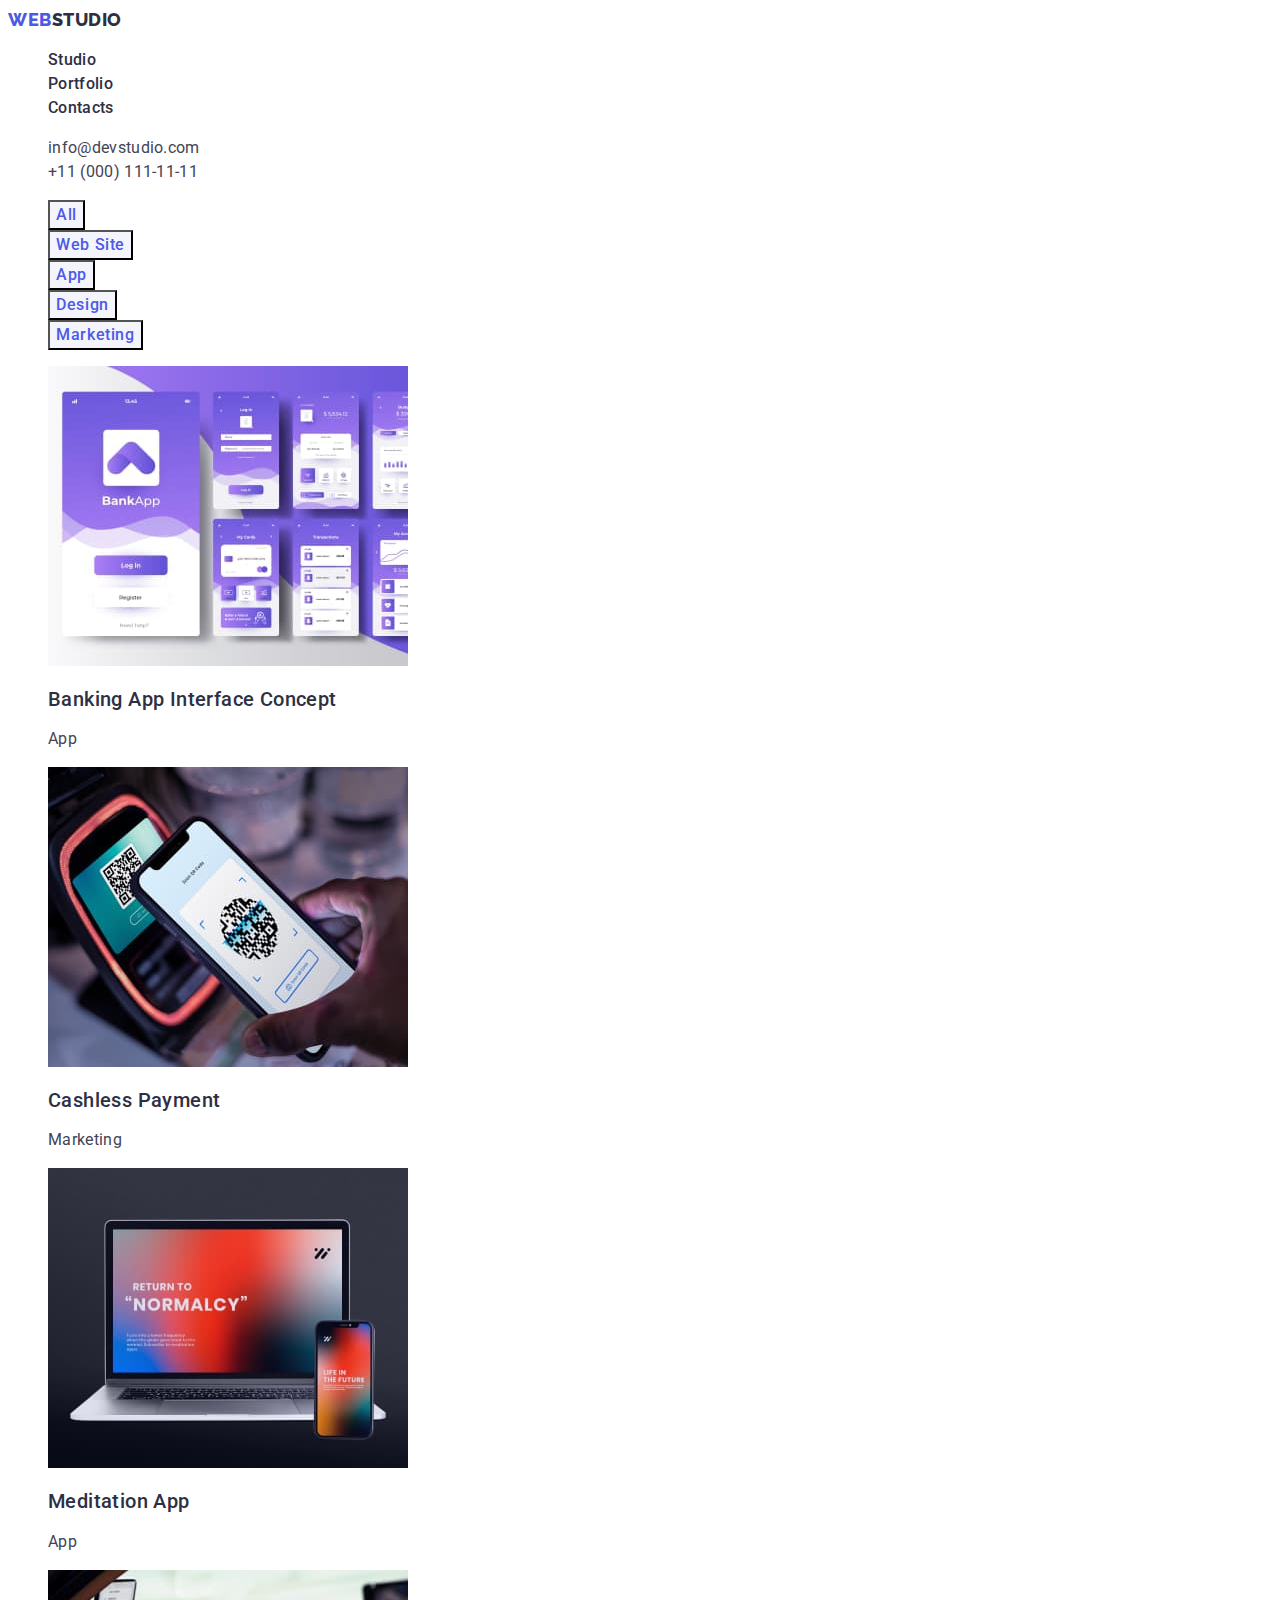
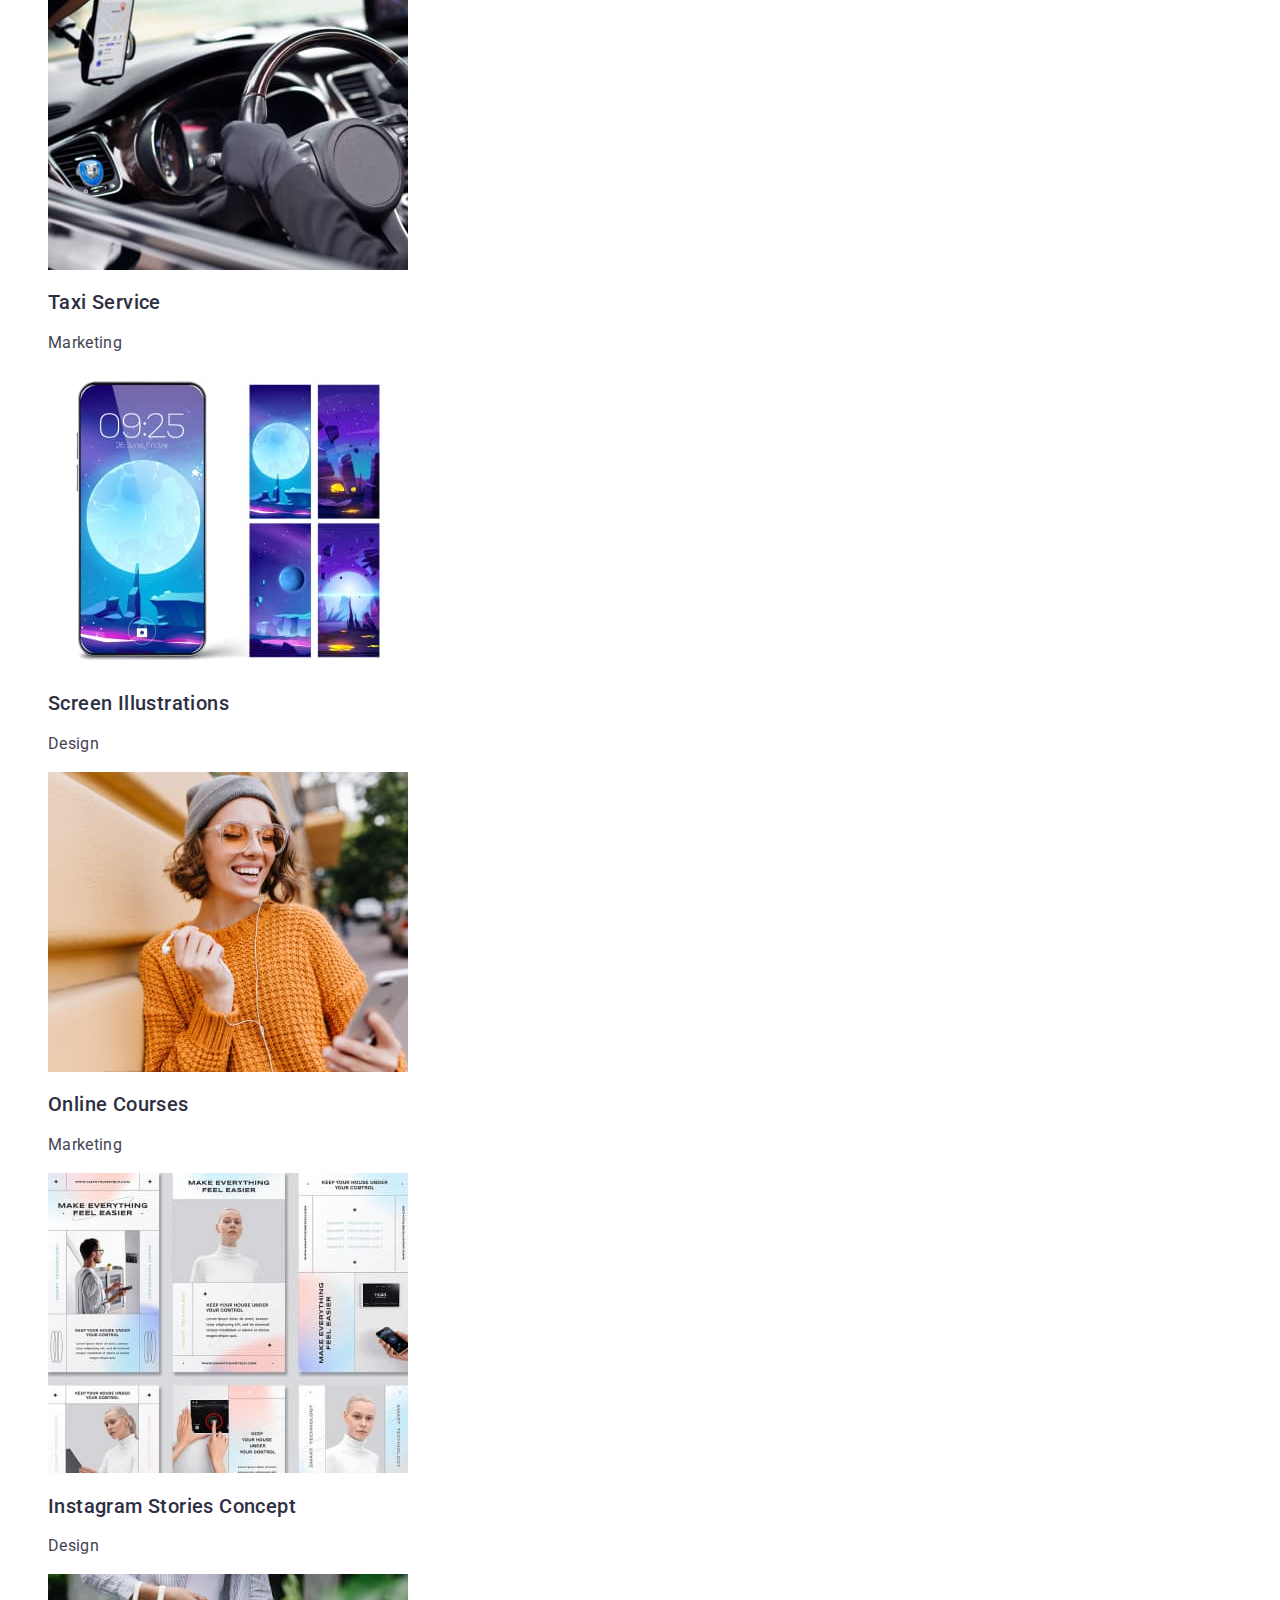
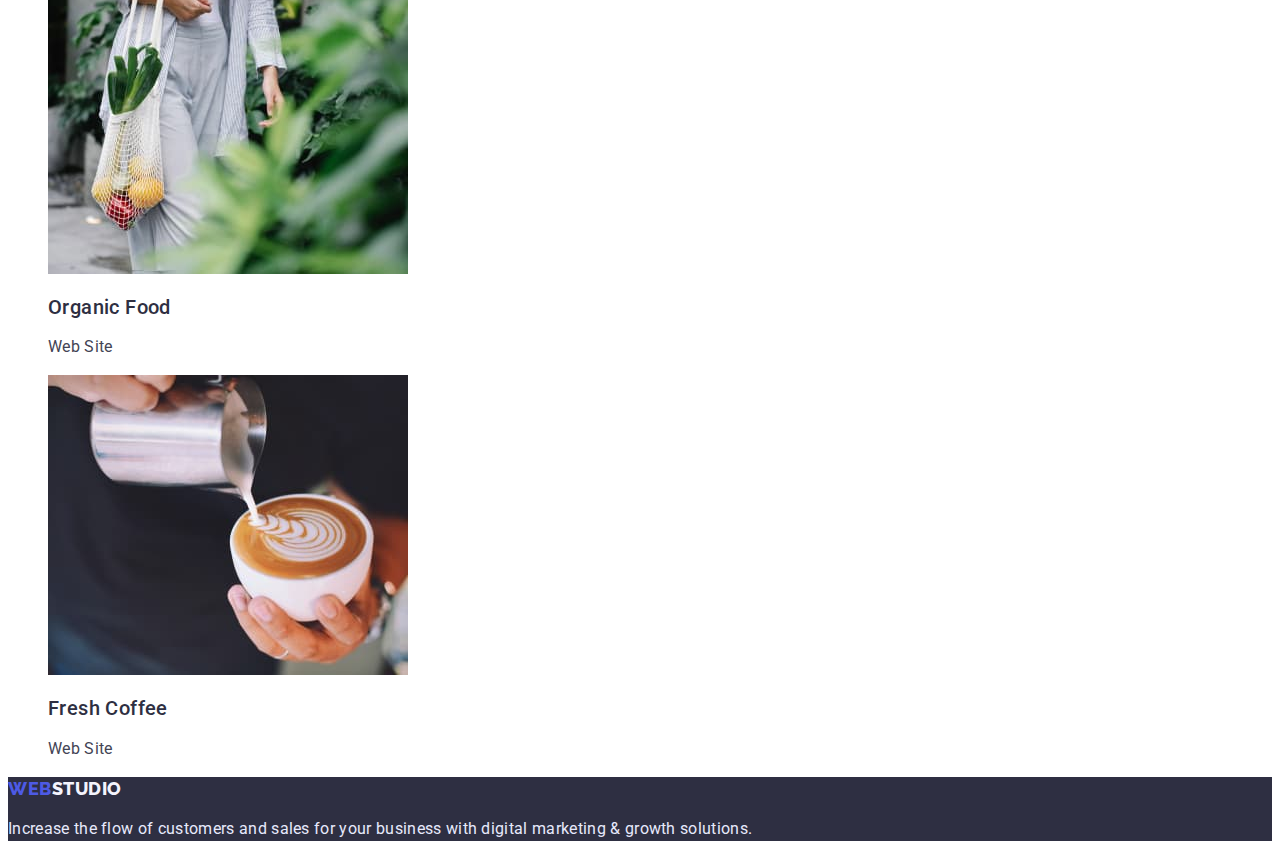
==== portfolio.html @ 4cf808f2 "Initial commit" ====
<!DOCTYPE html>
<html lang="en">
  <head>
    <meta charset="UTF-8" />
    <meta http-equiv="X-UA-Compatible" content="IE=edge" />
    <meta name="viewport" content="width=device-width, initial-scale=1.0" />
    <title>Portfolio</title>
    <link rel="preconnect" href="https://fonts.googleapis.com" />
    <link rel="preconnect" href="https://fonts.gstatic.com" crossorigin />
    <link
      href="https://fonts.googleapis.com/css2?family=Raleway:wght@800&family=Roboto:wght@400;500;700;900&display=swap"
      rel="stylesheet"
    />

    <link rel="stylesheet" href="./css/styles.css" />
  </head>

  <body class="body">
    <header class="header">
      <nav class="header-nav">
        <a class="logo link" href="./index.html"
          >Web<span class="header-logo">Studio</span></a
        >
        <ul class="header-list list">
          <li class="header-item">
            <a class="header-link link" href="./index.html">Studio</a>
          </li>
          <li class="header-item">
            <a class="header-link link" href="./portfolio.html">Portfolio</a>
          </li>
          <li class="header-item">
            <a class="header-link link" href="">Contacts</a>
          </li>
        </ul>
      </nav>
      <address class="adress">
        <ul class="address-list list">
          <li class="address-link">
            <a class="address-mail link" href="mailto:info@devstudio.com"
              >info@devstudio.com</a
            >
          </li>
          <li class="address-link">
            <a class="address-mail link" href="tel:+110001111111"
              >+11 (000) 111-11-11</a
            >
          </li>
        </ul>
      </address>
    </header>
    <main>
      <!-- секція 1 -->
      <section class="hero-none">
        <h1 hidden class="hidden">All buttos</h1>
        <ul class="hero-list list">
          <li class="hero-btn">
            <button class="hero-btn-list btn" type="button">All</button>
          </li>
          <li class="hero-btn">
            <button class="hero-btn-list btn" type="button">Web Site</button>
          </li>
          <li class="hero-btn">
            <button class="hero-btn-list btn" type="button">App</button>
          </li>
          <li class="hero-btn">
            <button class="hero-btn-list btn" type="button">Design</button>
          </li>
          <li class="hero-btn">
            <button class="hero-btn-list btn" type="button">Marketing</button>
          </li>
        </ul>
        <!-- 2 -->
        <ul class="about-list list">
          <li>
            <a class="link" href=""
              ><img
                src="./images/img-19.jpg"
                alt="apps"
                width="360"
                height="300"
              />
              <h2 class="title-about">Banking App Interface Concept</h2>
              <p class="title-text">App</p></a
            >
          </li>
          <li>
            <a class="link" href=""
              ><img
                src="./images/img-11.jpg"
                alt="apps"
                width="360"
                height="300"
              />
              <h2 class="title-about">Cashless Payment</h2>
              <p class="title-text">Marketing</p></a
            >
          </li>
          <li>
            <a class="link" href=""
              ><img
                src="./images/img-12.jpg"
                alt="apps"
                width="360"
                height="300"
              />
              <h2 class="title-about">Meditation App</h2>
              <p class="title-text">App</p></a
            >
          </li>

          <!-- 3 -->

          <li>
            <a class="link" href="">
              <img
                src="./images/img-13.jpg"
                alt="marketing"
                width="360"
                height="300"
              />
              <h2 class="title-about">Taxi Service</h2>
              <p class="title-text">Marketing</p></a
            >
          </li>
          <li>
            <a class="link" href="">
              <img
                src="./images/img-14.jpg"
                alt="marketing"
                width="360"
                height="300"
              />
              <h2 class="title-about">Screen Illustrations</h2>
              <p class="title-text">Design</p></a
            >
          </li>
          <li>
            <a class="link" href=""
              ><img
                src="./images/img-15.jpg"
                alt="marketing"
                width="360"
                height="300"
              />
              <h2 class="title-about">Online Courses</h2>
              <p class="title-text">Marketing</p></a
            >
          </li>

          <!-- 4 -->

          <li>
            <a class="link" href=""
              ><img
                src="./images/img-16.jpg"
                alt="sites"
                width="360"
                height="300"
              />
              <h2 class="title-about">Instagram Stories Concept</h2>
              <p class="title-text">Design</p></a
            >
          </li>
          <li>
            <a class="link" href=""
              ><img
                src="./images/img-17.jpg"
                alt="sites"
                width="360"
                height="300"
              />
              <h2 class="title-about">Organic Food</h2>
              <p class="title-text">Web Site</p></a
            >
          </li>
          <li>
            <a class="link" href=""
              ><img
                src="./images/img-18.jpg"
                alt="sites"
                width="360"
                height="300"
              />
              <h2 class="title-about">Fresh Coffee</h2>
              <p class="title-text">Web Site</p></a
            >
          </li>
        </ul>
      </section>
    </main>
    <!-- footer -->
    <footer class="footer">
      <a class="logo link" href="./index.html"
        >Web<span class="footer-logo">Studio</span></a
      >

      <p class="footer-text">
        Increase the flow of customers and sales for your business with digital
        marketing & growth solutions.
      </p>
    </footer>
  </body>
</html>
---- css/styles.css ----
body {
    font-family: 'Roboto', sans-serif;
    color: #434455
}
:root {
        --main-title-color: #ffffff ;
        --second-title-color: #2E2F42;
        --paragraph-title-font-family: 'Roboto',
        sans-serif;
        --adres-title-color: #434455;
        
}



/* логотип ----------------------------------------------------------*/
.link {
        text-decoration: none;
}


.logo {
        font-style: normal;
        font-weight: 800;
        font-family: 'Raleway', sans-serif;
        font-size: 18px;
        line-height: 1.17;
        display: flex;
        align-items: center;
        letter-spacing: 0.03em;
        text-transform: uppercase;
        color: #4D5AE5;
}


.header-logo {
        font-style: normal;
        font-weight: 800;
        font-family: 'Raleway', sans-serif;
        font-size: 18px;
        line-height: 1.33;
        display: flex;
        align-items: center;
        letter-spacing: 0.03em;
        text-transform: uppercase;
        color: #2E2F42;
}
/* адреса------------------------------------------------------------- */



.link {
        text-decoration: none;

}

.list {
        list-style: none;
}

.header-link {
        font-weight: 500;
        font-size: 16px;
        line-height: 1.5;
        letter-spacing: 0.02em;
        color: #2E2F42;
}
.link:is(:hover, :focus, :active) {
        color: #404bbf
}

.adress {
        font-style: normal;
}

.address-mail {
        font-family: var(--paragraph-title-font-family);
        font-weight: 400;
        font-size: 16px;
        line-height: 1.5;
        letter-spacing: 0.02em;
        color: var(--adres-title-color);
}
    
.address-tel {
        
        font-family: var(--paragraph-title-font-family);
        font-weight: 400;
        font-size: 16px;
        line-height: 1.5;
        letter-spacing: 0.02em;
        color: var(--adres-title-color);
}


/* секція 1 ---------------------------------------------------*/
.title {
        font-style: normal;
        font-weight: 700;
        font-size: 56px;
        line-height: 1.07;
        text-align: center;
        letter-spacing: 0.02em;
        color: #FFFFFF;
        
}

/* кнопки ---------------------------------------------*/
.hero-button{
        font-family: var(--paragraph-title-font-family);
        font-style: normal;
        font-weight: 500;
        font-size: 16px;
        line-height: 1.5;
        display: flex;
        align-items: center;
        letter-spacing: 0.04em;
        color: #FFFFFF;
        background: #4D5AE5;
        box-shadow: 0px 4px 4px rgba(0, 0, 0, 0.15);
        border-radius: 4px;
        cursor: pointer
}
.button:is(:hover, :focus, :active) {
        color: #FFFFFF;
        background: #404BBF;
}

.hero-btn-list {
        font-family: var(--paragraph-title-font-family);
        font-style: normal;
        font-weight: 500;
        font-size: 16px;
        line-height: 1.5;
        display: flex;
        align-items: center;
        text-align: center;
        letter-spacing: 0.04em;
        color: #4D5AE5;
        background: #F4F4FD;
        cursor: pointer

}


.btn:hover {
        color: #FFFFFF;
        background: #404BBF;
}

.btn:focus {
        color:#FFFFFF;
        background: #404BBF;
}
.btn:active {
        color: #FFFFFF;
}



/* hero -------------------------------------------*/


.hero {
background: var(--second-title-color);
}



/* секція  2 ----------------------------------------------------*/


.title-about {
        font-style: normal;
        font-weight: 500;
        font-size: 20px;
        line-height: 1.2;
        letter-spacing: 0.02em;
        color: var(--second-title-color);
}

.title-text {
        
        font-size: 16px;
        line-height: 1.5;
        letter-spacing: 0.02em;
        color: var(--adres-title-color);
}


/* секція  3 ----------------------------------------------------------*/
.list {
        list-style: none;
}
.programs-title {
        font-style: normal;
        font-weight: 700;
        font-size: 36px;
        line-height: 1.11;
        text-align: center;
        letter-spacing: 0.02em;
        text-transform: capitalize;
        color: #2E2F42;
}
/* секція  4 ----------------------------------------------------*/
.team {
        background: #F4F4FD;
}
.team-list {
        background: #FFFFFF;
                
}

.team-title {
        font-style: normal;
        font-weight: 700;
        font-size: 36px;
        line-height: 1.11;
        text-align: center;
        letter-spacing: 0.02em;
        text-transform: capitalize;
        color: #2E2F42;
}



.team-title-link {
        font-style: normal;
        font-weight: 500;
        font-size: 20px;
        line-height: 1.2;
        text-align: center;
        letter-spacing: 0.02em;
        color: #2E2F42;
}

.team-text {
        
        font-size: 16px;
        line-height: 1.5;
        text-align: center;
        letter-spacing: 0.02em;
        color: var(--adres-title-color);
}


/* футер -----------------------------------------------------------*/

.logo {
        font-style: normal;
        font-weight: 800;
        font-family: 'Raleway', sans-serif;
        font-size: 18px;
        line-height: 1.17;
        display: flex;
        align-items: center;
        letter-spacing: 0.03em;
        text-transform: uppercase;
        color: #4D5AE5;
}


.footer-logo {
        font-style: normal;
        font-weight: 800;
        font-family: 'Raleway', sans-serif;
        font-size: 18px;
        line-height: 1.33;
        display: flex;
        align-items: center;
        letter-spacing: 0.03em;
        text-transform: uppercase;
        color: #f4f4fd;
}

.footer-text {
        
        font-size: 16px;
        line-height: 1.5;
        letter-spacing: 0.02em;
        color: #E7E9FC;
        
}
.footer {
background: var(--second-title-color);
}
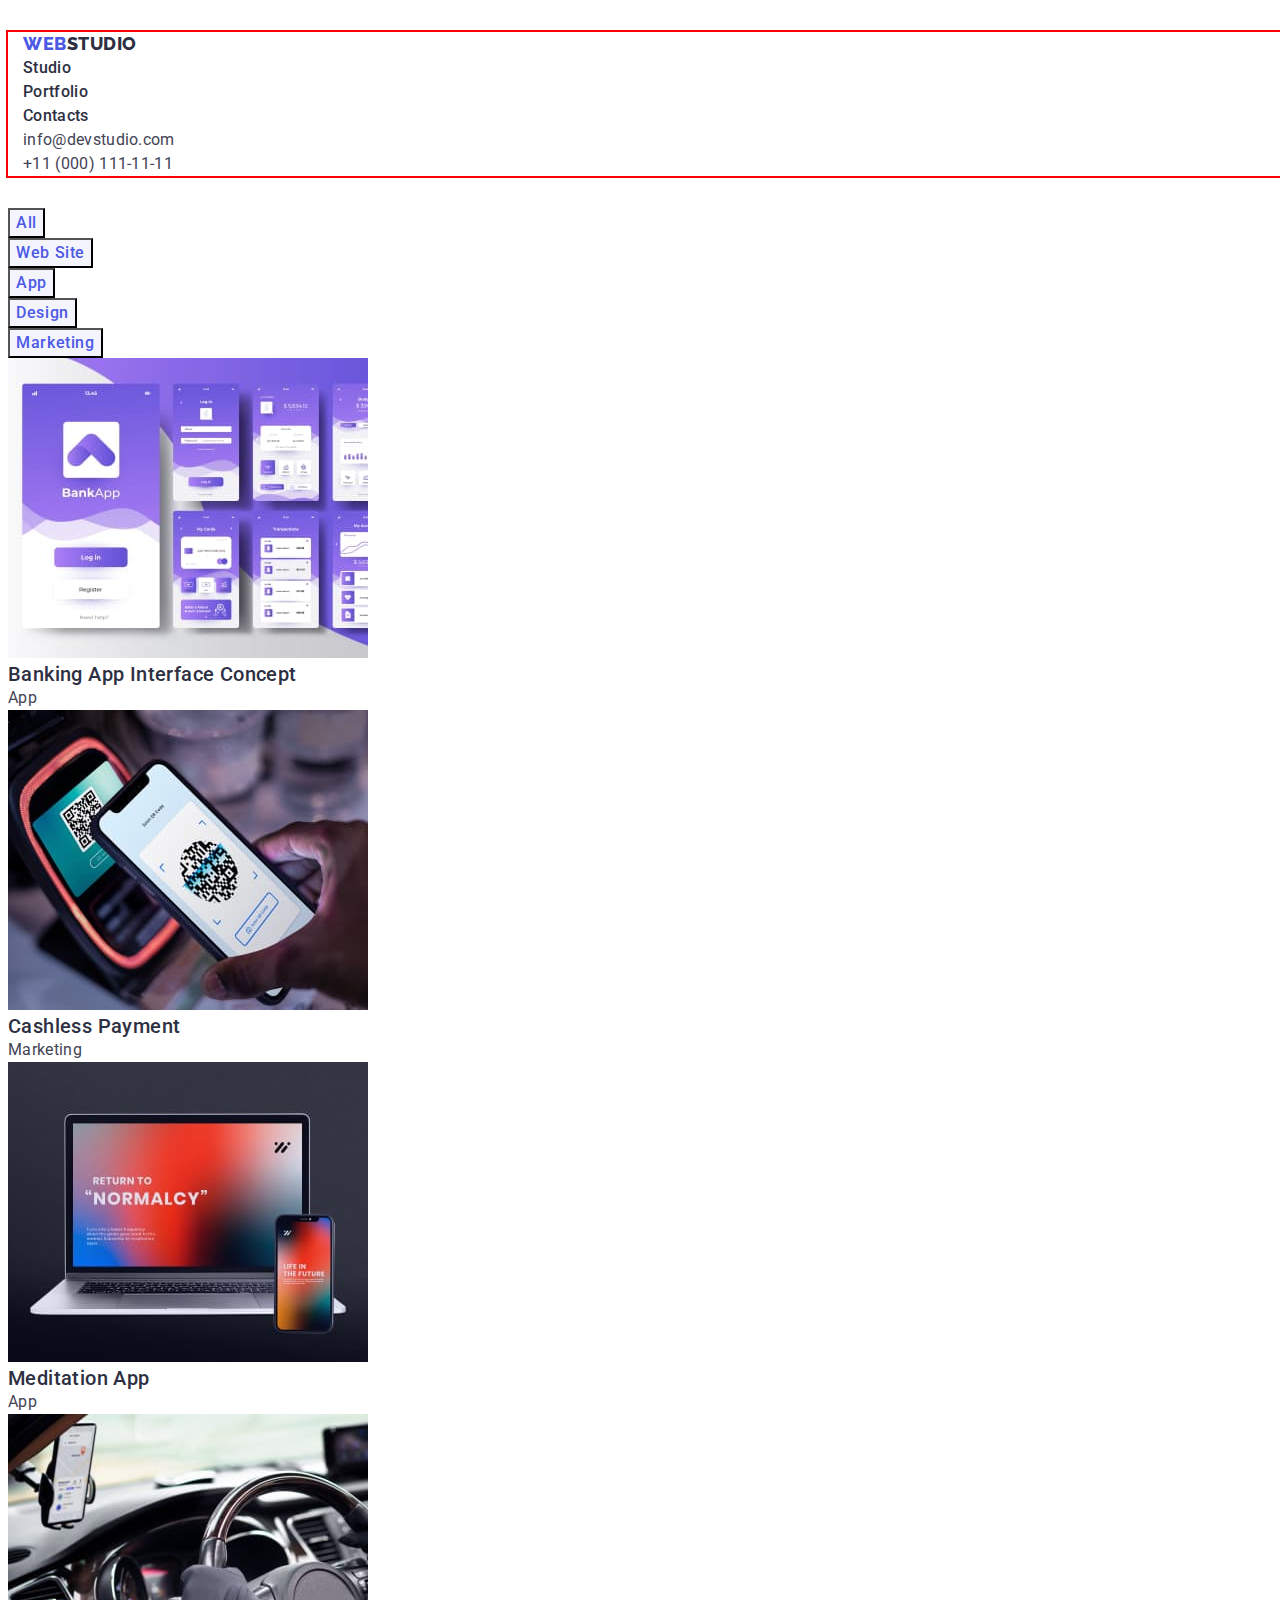
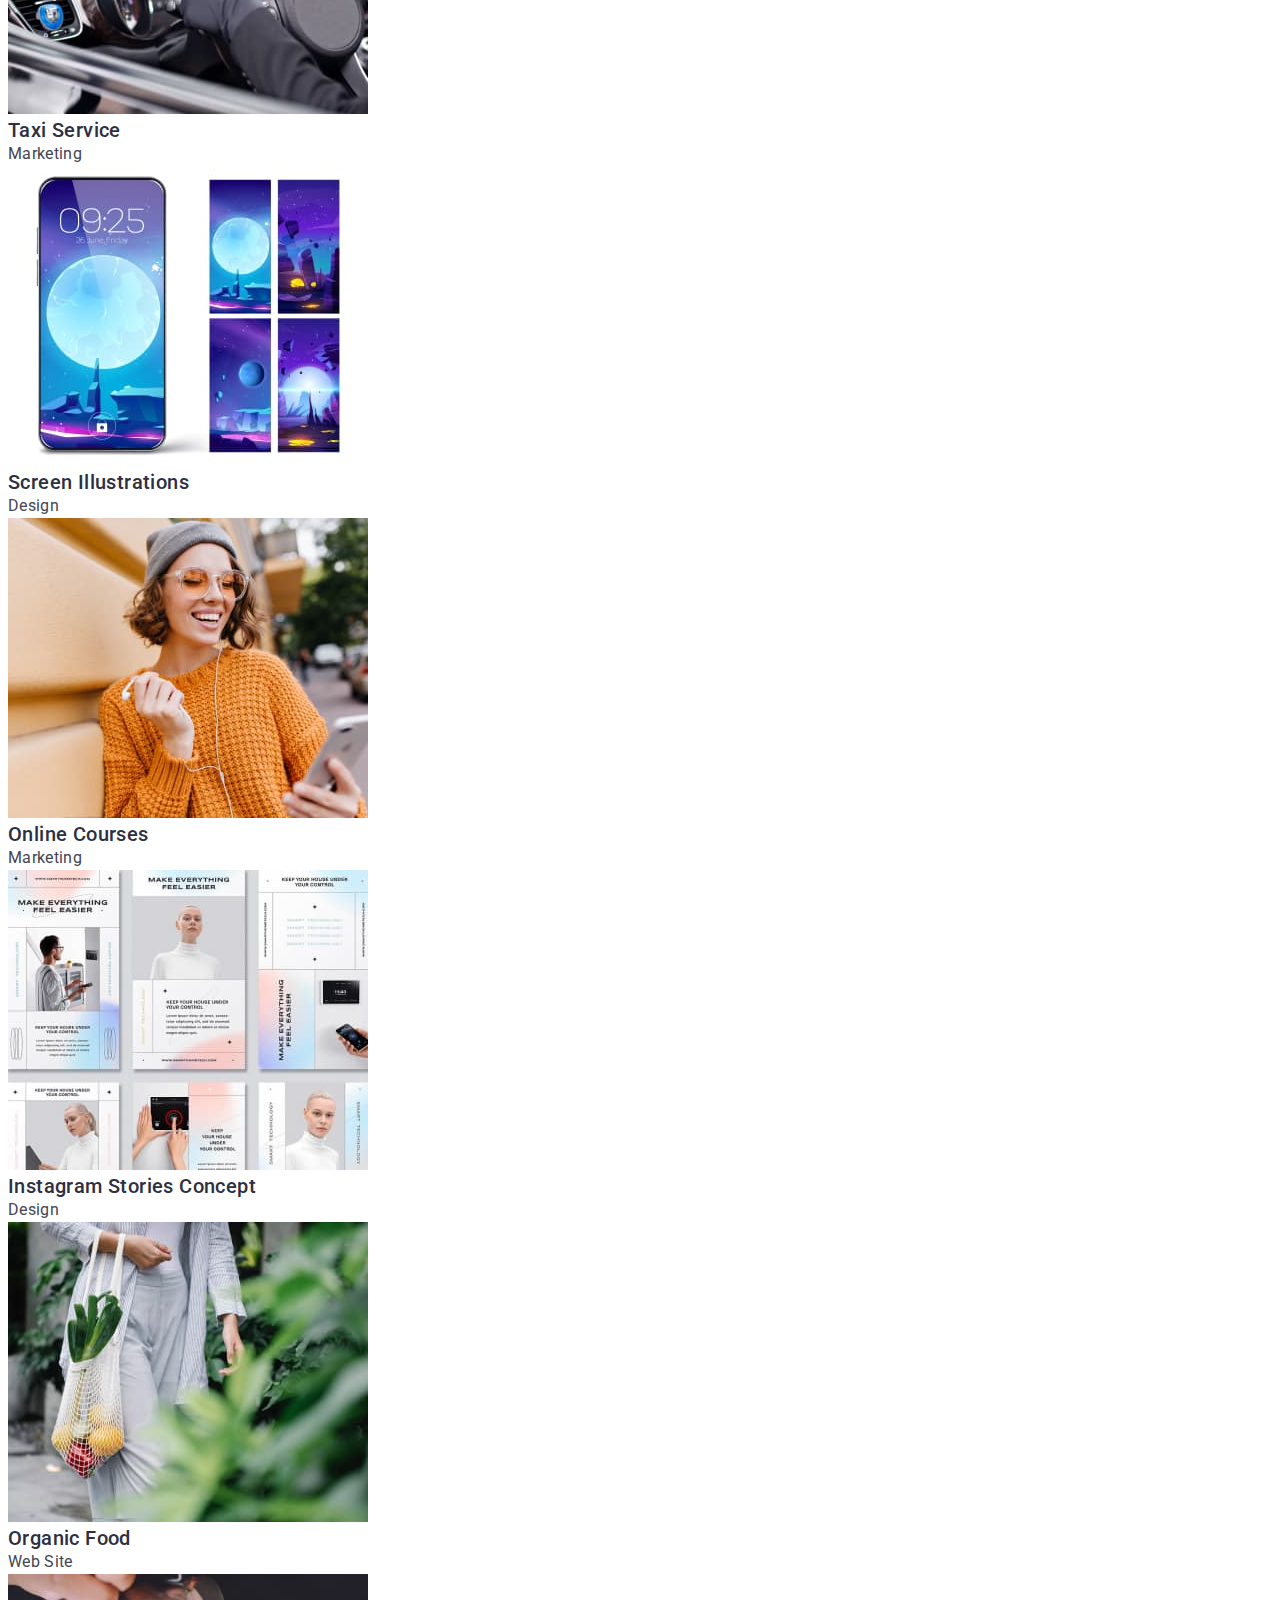
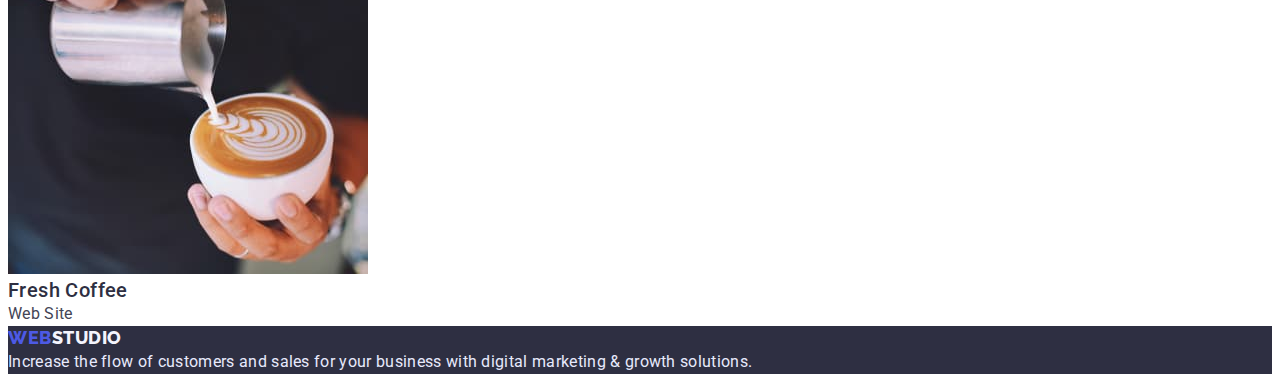
==== commit 3ced36f9: "1" ====
--- a/portfolio.html
+++ b/portfolio.html
@@ -11,42 +11,52 @@
       href="https://fonts.googleapis.com/css2?family=Raleway:wght@800&family=Roboto:wght@400;500;700;900&display=swap"
       rel="stylesheet"
     />
+    <link
+      rel="stylesheet"
+      href="https://cdnjs.cloudflare.com/ajax/libs/modern-normalize/1.1.0/modern-normalize.min.css"
+      integrity="sha512-wpPYUAdjBVSE4KJnH1VR1HeZfpl1ub8YT/NKx4PuQ5NmX2tKuGu6U/JRp5y+Y8XG2tV+wKQpNHVUX03MfMFn9Q=="
+      crossorigin="anonymous"
+      referrerpolicy="no-referrer"
+    />
 
     <link rel="stylesheet" href="./css/styles.css" />
   </head>
 
   <body class="body">
     <header class="header">
-      <nav class="header-nav">
-        <a class="logo link" href="./index.html"
-          >Web<span class="header-logo">Studio</span></a
-        >
-        <ul class="header-list list">
-          <li class="header-item">
-            <a class="header-link link" href="./index.html">Studio</a>
-          </li>
-          <li class="header-item">
-            <a class="header-link link" href="./portfolio.html">Portfolio</a>
-          </li>
-          <li class="header-item">
-            <a class="header-link link" href="">Contacts</a>
-          </li>
-        </ul>
-      </nav>
-      <address class="adress">
-        <ul class="address-list list">
-          <li class="address-link">
-            <a class="address-mail link" href="mailto:info@devstudio.com"
-              >info@devstudio.com</a
-            >
-          </li>
-          <li class="address-link">
-            <a class="address-mail link" href="tel:+110001111111"
-              >+11 (000) 111-11-11</a
-            >
-          </li>
-        </ul>
-      </address>
+      <div class="container">
+        <nav class="header-nav">
+          <a class="logo link" href="./index.html"
+            >Web<span class="header-logo">Studio</span></a
+          >
+          <ul class="header-list list">
+            <li class="header-item">
+              <a class="header-link link" href="./index.html">Studio</a>
+            </li>
+            <li class="header-item">
+              <a class="header-link link" href="./portfolio.html">Portfolio</a>
+            </li>
+            <li class="header-item">
+              <a class="header-link link" href="">Contacts</a>
+            </li>
+          </ul>
+        </nav>
+
+        <address class="adress">
+          <ul class="address-list list">
+            <li class="address-link">
+              <a class="address-mail link" href="mailto:info@devstudio.com"
+                >info@devstudio.com</a
+              >
+            </li>
+            <li class="address-link">
+              <a class="address-mail link" href="tel:+110001111111"
+                >+11 (000) 111-11-11</a
+              >
+            </li>
+          </ul>
+        </address>
+      </div>
     </header>
     <main>
       <!-- секція 1 -->
--- a/css/styles.css
+++ b/css/styles.css
@@ -10,12 +10,37 @@
         --adres-title-color: #434455;
         
 }
+/* resset------------------------------------------------------------- */
+
+p, h1, h2, h3, h4, h5, h6 {
+        margin: 0;
+}
+ul {
+        padding-left: 0;
+        margin: 0;
+}
+button, btn {
+        cursor: pointer;
+}
 
 
 
 /* логотип ----------------------------------------------------------*/
+.container {
+        width: 1470px;
+        padding-left: 15px;
+        padding-right: 15px;
+        margin: 0 auto;
+        outline: 2px solid red;
+}
+
+
 .link {
         text-decoration: none;
+}
+.header {
+        padding-top: 24px;
+        padding-bottom: 32px;
 }
 
 
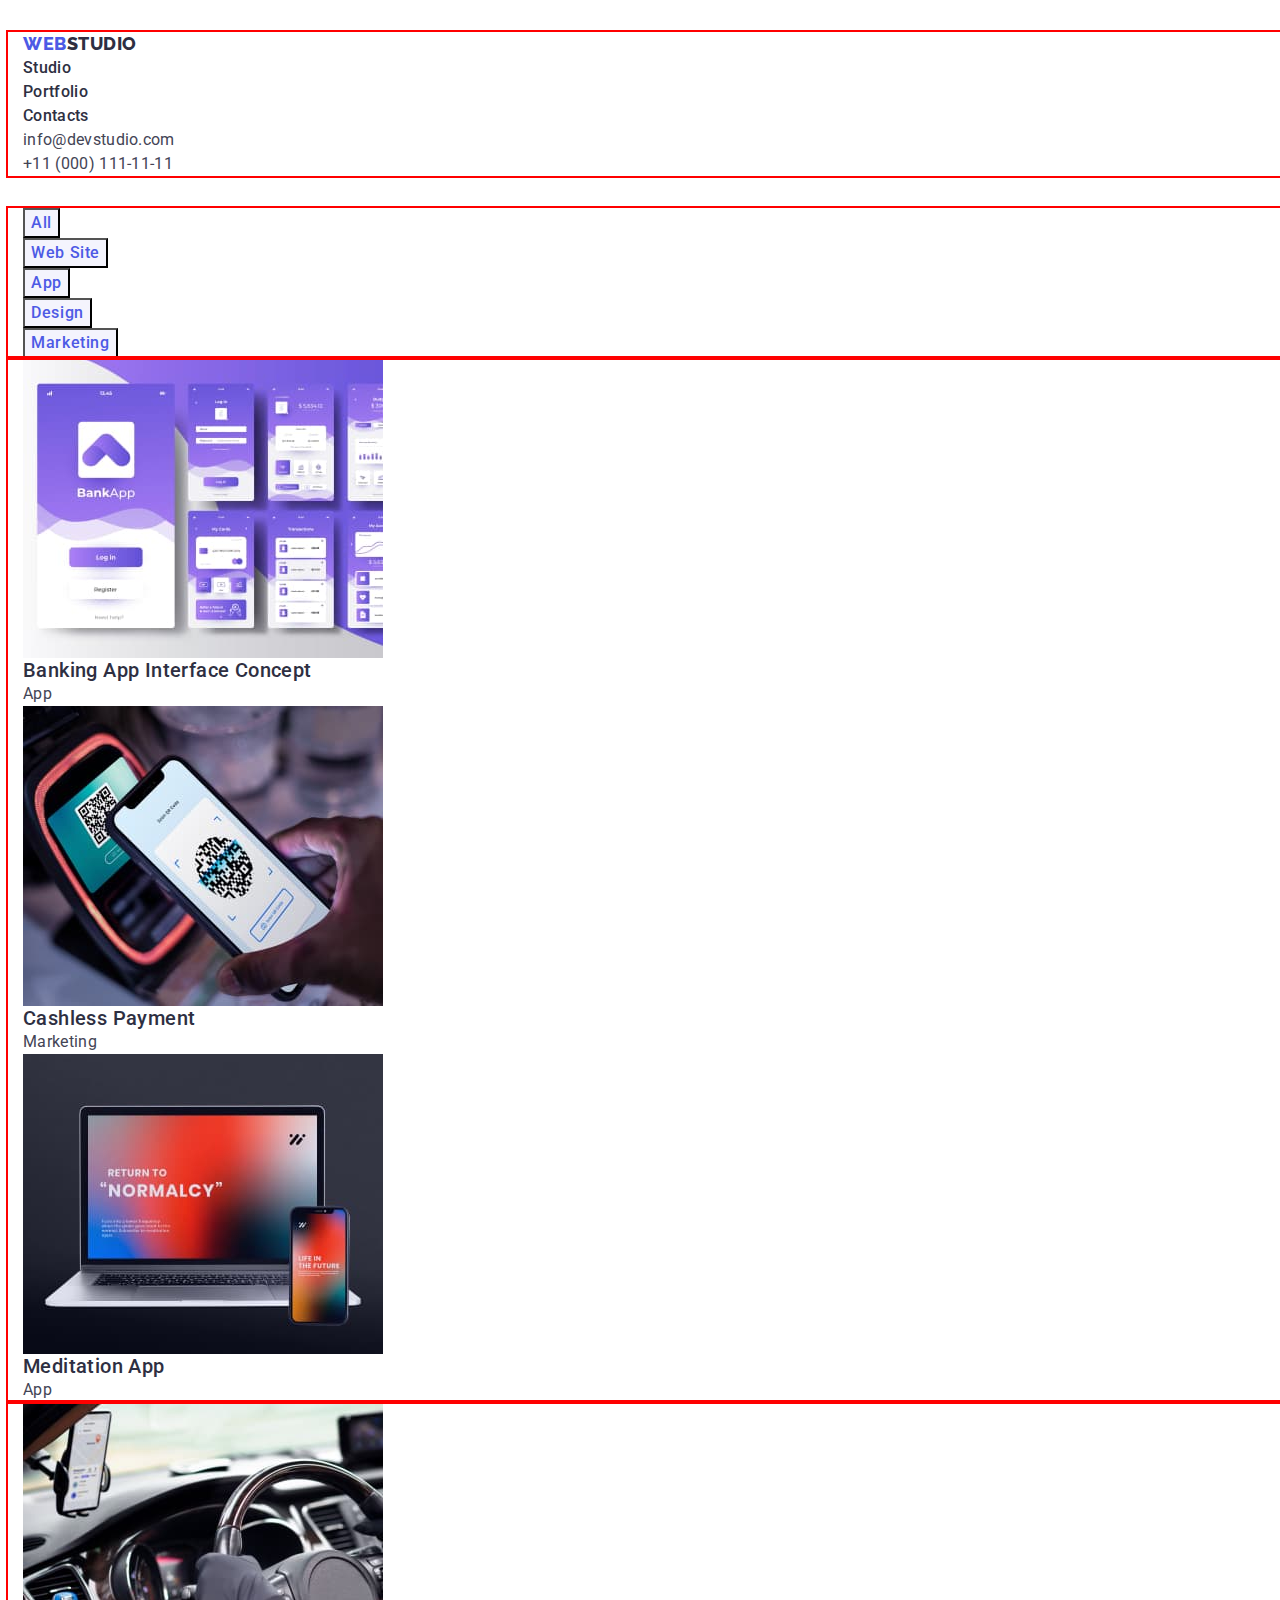
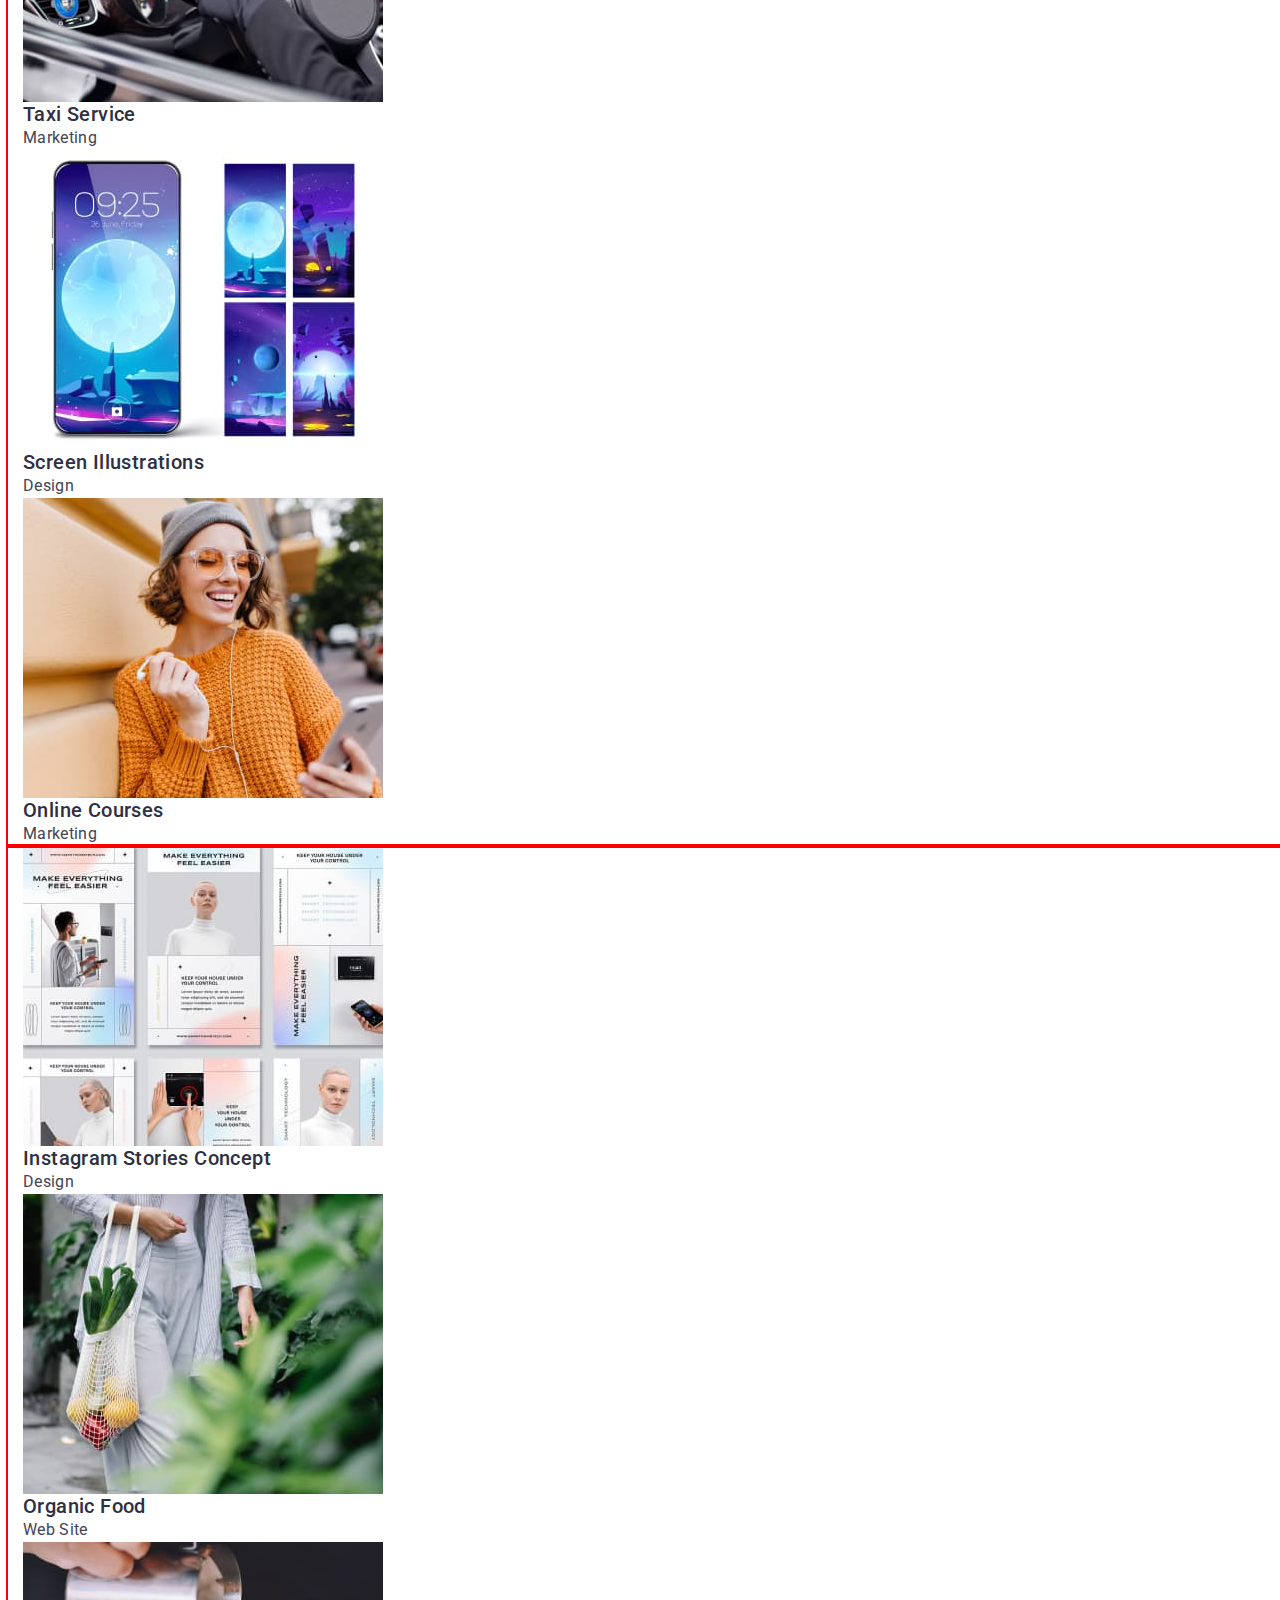
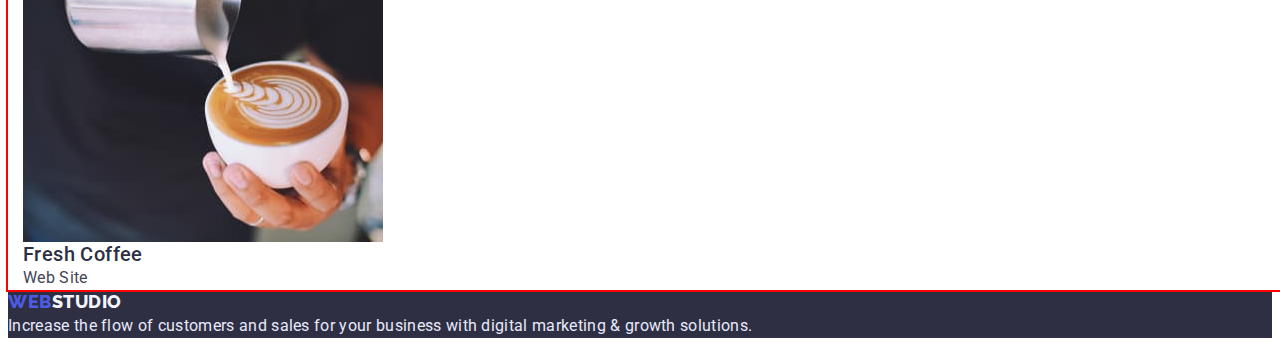
==== commit adbac06e: "1" ====
--- a/portfolio.html
+++ b/portfolio.html
@@ -61,141 +61,151 @@
     <main>
       <!-- секція 1 -->
       <section class="hero-none">
-        <h1 hidden class="hidden">All buttos</h1>
-        <ul class="hero-list list">
-          <li class="hero-btn">
-            <button class="hero-btn-list btn" type="button">All</button>
-          </li>
-          <li class="hero-btn">
-            <button class="hero-btn-list btn" type="button">Web Site</button>
-          </li>
-          <li class="hero-btn">
-            <button class="hero-btn-list btn" type="button">App</button>
-          </li>
-          <li class="hero-btn">
-            <button class="hero-btn-list btn" type="button">Design</button>
-          </li>
-          <li class="hero-btn">
-            <button class="hero-btn-list btn" type="button">Marketing</button>
-          </li>
-        </ul>
+        <div class="container">
+          <h1 hidden class="hidden">All buttos</h1>
+          <ul class="hero-list list">
+            <li class="hero-btn">
+              <button class="hero-btn-list btn" type="button">All</button>
+            </li>
+            <li class="hero-btn">
+              <button class="hero-btn-list btn" type="button">Web Site</button>
+            </li>
+            <li class="hero-btn">
+              <button class="hero-btn-list btn" type="button">App</button>
+            </li>
+            <li class="hero-btn">
+              <button class="hero-btn-list btn" type="button">Design</button>
+            </li>
+            <li class="hero-btn">
+              <button class="hero-btn-list btn" type="button">Marketing</button>
+            </li>
+          </ul>
+        </div>
+
         <!-- 2 -->
-        <ul class="about-list list">
-          <li>
-            <a class="link" href=""
-              ><img
-                src="./images/img-19.jpg"
-                alt="apps"
-                width="360"
-                height="300"
-              />
-              <h2 class="title-about">Banking App Interface Concept</h2>
-              <p class="title-text">App</p></a
-            >
-          </li>
-          <li>
-            <a class="link" href=""
-              ><img
-                src="./images/img-11.jpg"
-                alt="apps"
-                width="360"
-                height="300"
-              />
-              <h2 class="title-about">Cashless Payment</h2>
-              <p class="title-text">Marketing</p></a
-            >
-          </li>
-          <li>
-            <a class="link" href=""
-              ><img
-                src="./images/img-12.jpg"
-                alt="apps"
-                width="360"
-                height="300"
-              />
-              <h2 class="title-about">Meditation App</h2>
-              <p class="title-text">App</p></a
-            >
-          </li>
-
-          <!-- 3 -->
-
-          <li>
-            <a class="link" href="">
-              <img
-                src="./images/img-13.jpg"
-                alt="marketing"
-                width="360"
-                height="300"
-              />
-              <h2 class="title-about">Taxi Service</h2>
-              <p class="title-text">Marketing</p></a
-            >
-          </li>
-          <li>
-            <a class="link" href="">
-              <img
-                src="./images/img-14.jpg"
-                alt="marketing"
-                width="360"
-                height="300"
-              />
-              <h2 class="title-about">Screen Illustrations</h2>
-              <p class="title-text">Design</p></a
-            >
-          </li>
-          <li>
-            <a class="link" href=""
-              ><img
-                src="./images/img-15.jpg"
-                alt="marketing"
-                width="360"
-                height="300"
-              />
-              <h2 class="title-about">Online Courses</h2>
-              <p class="title-text">Marketing</p></a
-            >
-          </li>
-
-          <!-- 4 -->
-
-          <li>
-            <a class="link" href=""
-              ><img
-                src="./images/img-16.jpg"
-                alt="sites"
-                width="360"
-                height="300"
-              />
-              <h2 class="title-about">Instagram Stories Concept</h2>
-              <p class="title-text">Design</p></a
-            >
-          </li>
-          <li>
-            <a class="link" href=""
-              ><img
-                src="./images/img-17.jpg"
-                alt="sites"
-                width="360"
-                height="300"
-              />
-              <h2 class="title-about">Organic Food</h2>
-              <p class="title-text">Web Site</p></a
-            >
-          </li>
-          <li>
-            <a class="link" href=""
-              ><img
-                src="./images/img-18.jpg"
-                alt="sites"
-                width="360"
-                height="300"
-              />
-              <h2 class="title-about">Fresh Coffee</h2>
-              <p class="title-text">Web Site</p></a
-            >
-          </li>
-        </ul>
+        <div class="container">
+          <ul class="about-list list">
+            <li>
+              <a class="link" href=""
+                ><img
+                  src="./images/img-19.jpg"
+                  alt="apps"
+                  width="360"
+                  height="300"
+                />
+                <h2 class="title-about">Banking App Interface Concept</h2>
+                <p class="title-text">App</p></a
+              >
+            </li>
+            <li>
+              <a class="link" href=""
+                ><img
+                  src="./images/img-11.jpg"
+                  alt="apps"
+                  width="360"
+                  height="300"
+                />
+                <h2 class="title-about">Cashless Payment</h2>
+                <p class="title-text">Marketing</p></a
+              >
+            </li>
+            <li>
+              <a class="link" href=""
+                ><img
+                  src="./images/img-12.jpg"
+                  alt="apps"
+                  width="360"
+                  height="300"
+                />
+                <h2 class="title-about">Meditation App</h2>
+                <p class="title-text">App</p></a
+              >
+            </li>
+          </ul>
+        </div>
+
+        <!-- 3 -->
+        <div class="container">
+          <ul class="about-list list">
+            <li>
+              <a class="link" href="">
+                <img
+                  src="./images/img-13.jpg"
+                  alt="marketing"
+                  width="360"
+                  height="300"
+                />
+                <h2 class="title-about">Taxi Service</h2>
+                <p class="title-text">Marketing</p></a
+              >
+            </li>
+            <li>
+              <a class="link" href="">
+                <img
+                  src="./images/img-14.jpg"
+                  alt="marketing"
+                  width="360"
+                  height="300"
+                />
+                <h2 class="title-about">Screen Illustrations</h2>
+                <p class="title-text">Design</p></a
+              >
+            </li>
+            <li>
+              <a class="link" href=""
+                ><img
+                  src="./images/img-15.jpg"
+                  alt="marketing"
+                  width="360"
+                  height="300"
+                />
+                <h2 class="title-about">Online Courses</h2>
+                <p class="title-text">Marketing</p></a
+              >
+            </li>
+          </ul>
+        </div>
+        <!-- 4 -->
+        <div class="container">
+          <ul class="about-list list">
+            <li>
+              <a class="link" href=""
+                ><img
+                  src="./images/img-16.jpg"
+                  alt="sites"
+                  width="360"
+                  height="300"
+                />
+                <h2 class="title-about">Instagram Stories Concept</h2>
+                <p class="title-text">Design</p></a
+              >
+            </li>
+            <li>
+              <a class="link" href=""
+                ><img
+                  src="./images/img-17.jpg"
+                  alt="sites"
+                  width="360"
+                  height="300"
+                />
+                <h2 class="title-about">Organic Food</h2>
+                <p class="title-text">Web Site</p></a
+              >
+            </li>
+            <li>
+              <a class="link" href=""
+                ><img
+                  src="./images/img-18.jpg"
+                  alt="sites"
+                  width="360"
+                  height="300"
+                />
+                <h2 class="title-about">Fresh Coffee</h2>
+                <p class="title-text">Web Site</p></a
+              >
+            </li>
+          </ul>
+        </div>
       </section>
     </main>
     <!-- footer -->
--- a/css/styles.css
+++ b/css/styles.css
@@ -9,6 +9,10 @@
         sans-serif;
         --adres-title-color: #434455;
         
+}
+
+img {
+        display: block;
 }
 /* resset------------------------------------------------------------- */
 
@@ -188,6 +192,8 @@
 
 .hero {
 background: var(--second-title-color);
+padding-top: 188px;
+padding-bottom: 188px;
 }
 
 
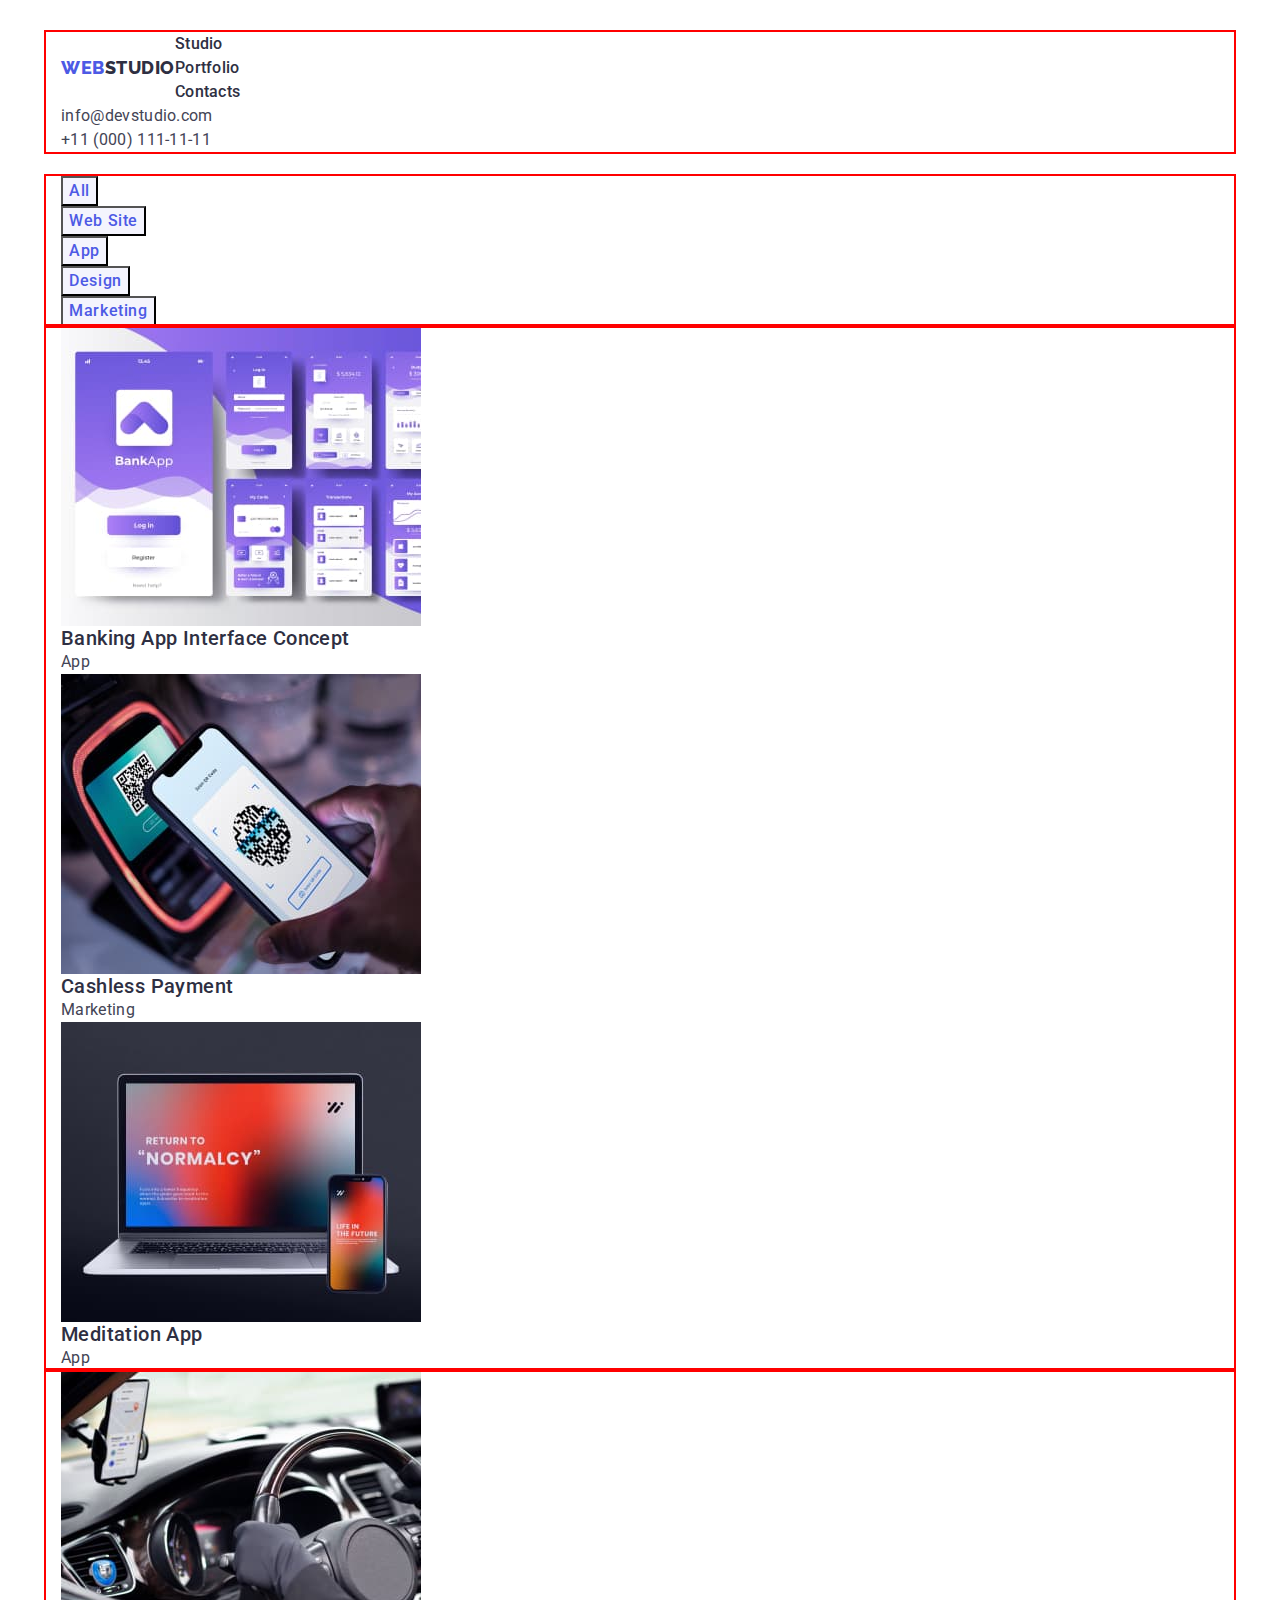
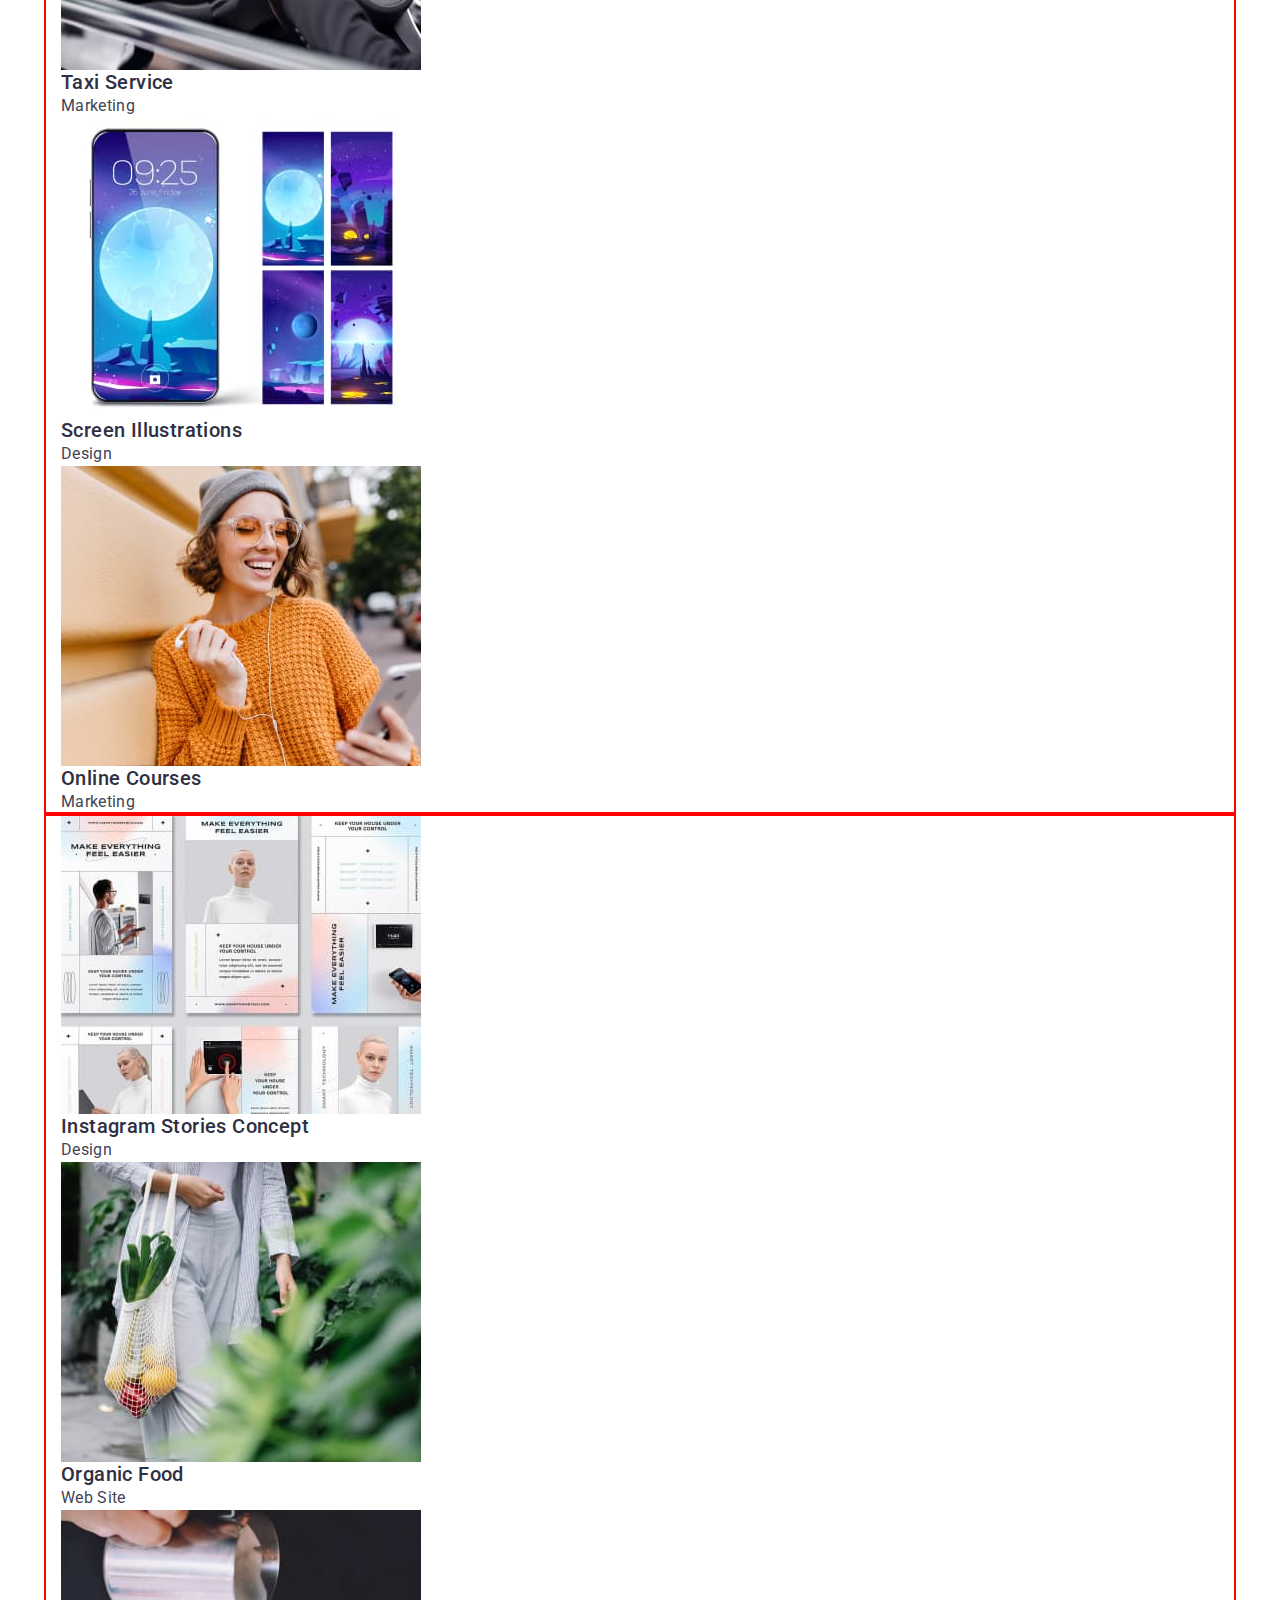
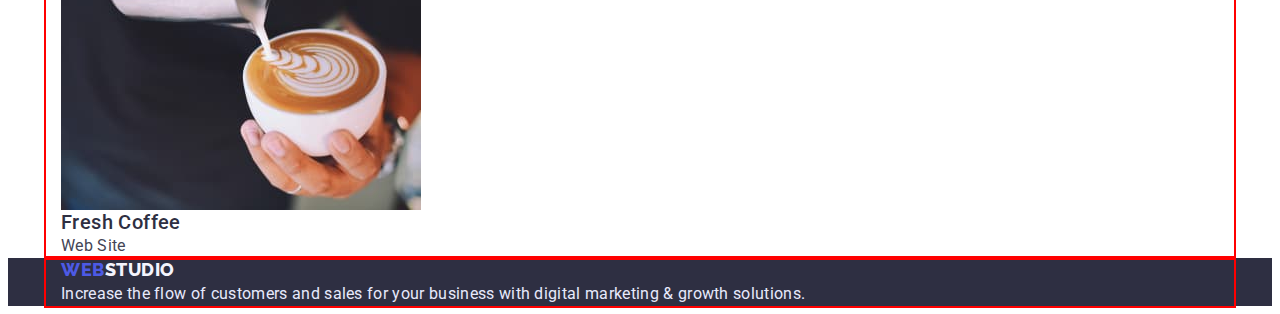
==== commit 3e4f2196: "1" ====
--- a/portfolio.html
+++ b/portfolio.html
@@ -24,7 +24,7 @@
 
   <body class="body">
     <header class="header">
-      <div class="container">
+      <div class="container web-container">
         <nav class="header-nav">
           <a class="logo link" href="./index.html"
             >Web<span class="header-logo">Studio</span></a
@@ -210,14 +210,16 @@
     </main>
     <!-- footer -->
     <footer class="footer">
-      <a class="logo link" href="./index.html"
-        >Web<span class="footer-logo">Studio</span></a
-      >
-
-      <p class="footer-text">
-        Increase the flow of customers and sales for your business with digital
-        marketing & growth solutions.
-      </p>
+      <div class="container">
+        <a class="logo link" href="./index.html"
+          >Web<span class="footer-logo">Studio</span></a
+        >
+
+        <p class="footer-text">
+          Increase the flow of customers and sales for your business with
+          digital marketing & growth solutions.
+        </p>
+      </div>
     </footer>
   </body>
 </html>
--- a/css/styles.css
+++ b/css/styles.css
@@ -31,12 +31,18 @@
 
 /* логотип ----------------------------------------------------------*/
 .container {
-        width: 1470px;
+        width: 1158px;
         padding-left: 15px;
         padding-right: 15px;
         margin: 0 auto;
         outline: 2px solid red;
-}
+
+       
+}
+
+
+
+
 
 
 .link {
@@ -44,7 +50,12 @@
 }
 .header {
         padding-top: 24px;
-        padding-bottom: 32px;
+        padding-bottom: 24px;
+        
+}
+
+.header-nav {
+        display: flex;
 }
 
 
@@ -192,15 +203,17 @@
 
 .hero {
 background: var(--second-title-color);
-padding-top: 188px;
-padding-bottom: 188px;
+
 }
 
 
 
 /* секція  2 ----------------------------------------------------*/
 
-
+.about {
+        padding-top: 120px;
+        padding-bottom: 120px;
+}
 .title-about {
         font-style: normal;
         font-weight: 500;
@@ -232,6 +245,10 @@
         letter-spacing: 0.02em;
         text-transform: capitalize;
         color: #2E2F42;
+}
+
+.programs {
+        padding-bottom: 116px;
 }
 /* секція  4 ----------------------------------------------------*/
 .team {
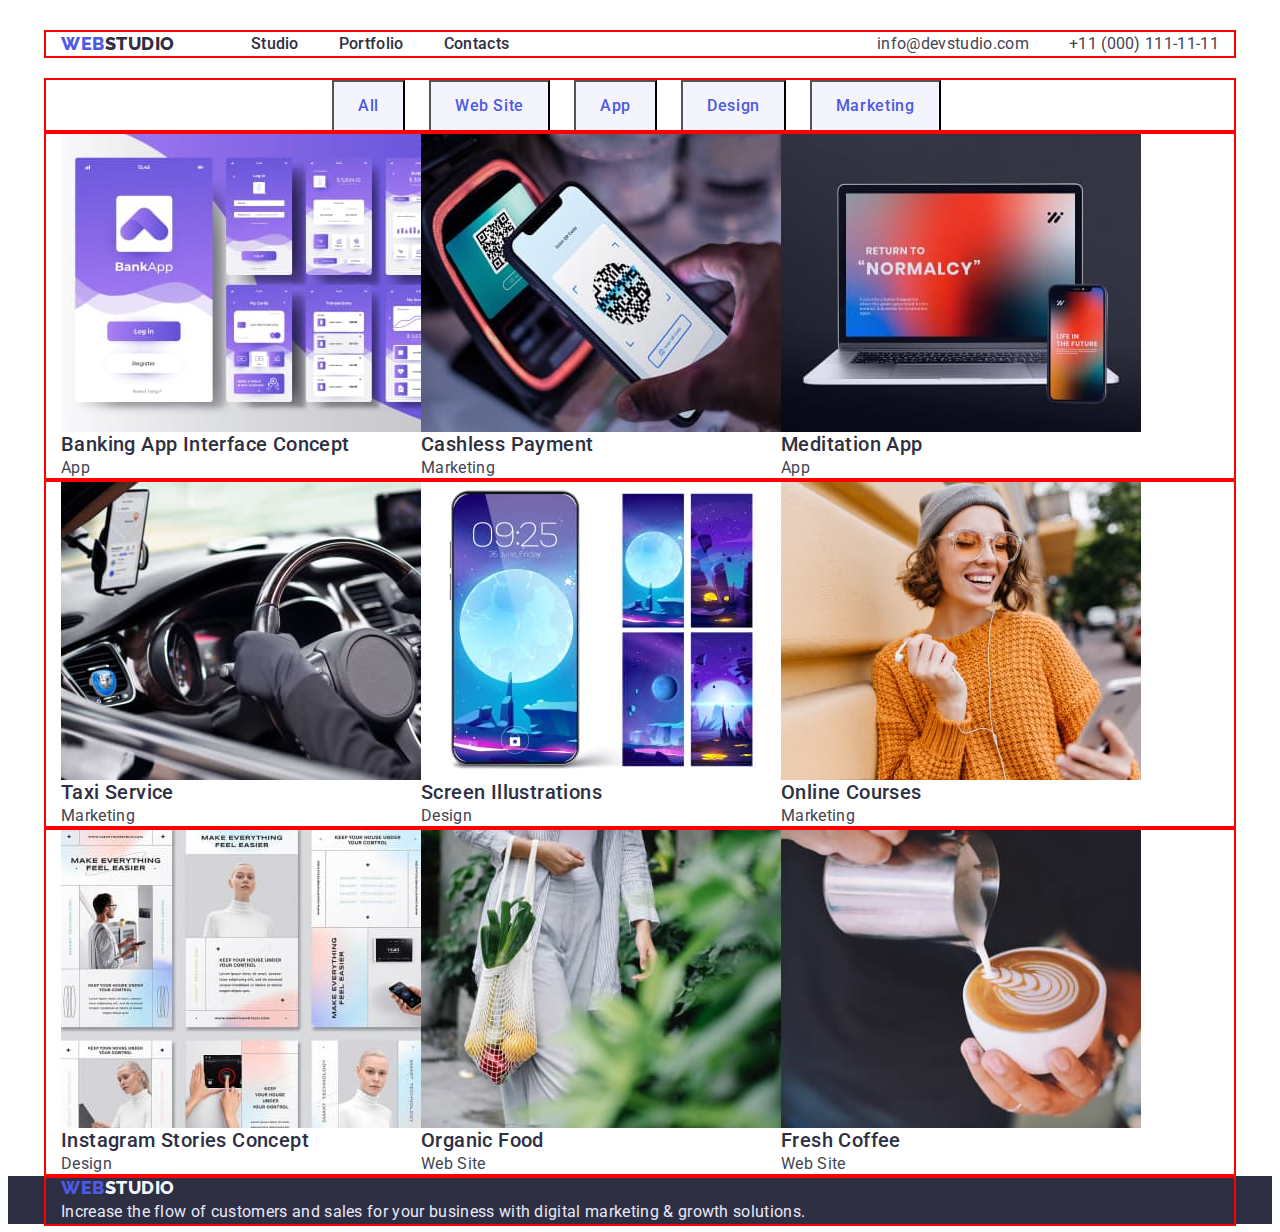
==== commit 4b2bc151: "1" ====
--- a/portfolio.html
+++ b/portfolio.html
@@ -49,7 +49,7 @@
                 >info@devstudio.com</a
               >
             </li>
-            <li class="address-link">
+            <li class="address-link tel">
               <a class="address-mail link" href="tel:+110001111111"
                 >+11 (000) 111-11-11</a
               >
--- a/css/styles.css
+++ b/css/styles.css
@@ -40,9 +40,20 @@
        
 }
 
-
-
-
+.web-container {
+       display: flex;
+       align-items: center; 
+justify-content: space-between;
+}
+
+.header-list {
+        display: flex;
+        gap: 40px;
+}
+
+.header-link {
+        
+}
 
 
 .link {
@@ -55,9 +66,286 @@
 }
 
 .header-nav {
-        display: flex;
-}
-
+       display: flex;
+       align-items: center;
+}
+
+
+.logo {
+        font-style: normal;
+        font-weight: 800;
+        font-family: 'Raleway', sans-serif;
+        font-size: 18px;
+        line-height: 1.33;
+        display: flex;
+        align-items: center;
+        letter-spacing: 0.03em;
+        text-transform: uppercase;
+        color: #4D5AE5;
+        margin-right: 76px;
+}
+
+
+.header-logo {
+        font-style: normal;
+        font-weight: 800;
+        font-family: 'Raleway', sans-serif;
+        font-size: 18px;
+        line-height: 1.33;
+        display: flex;
+        align-items: center;
+        letter-spacing: 0.03em;
+        text-transform: uppercase;
+        color: #2E2F42;
+}
+/* адреса------------------------------------------------------------- */
+
+.address-list {
+        display: flex;
+        gap: 40px;
+}
+
+.link {
+        text-decoration: none;
+
+}
+
+.list {
+        list-style: none;
+}
+
+.header-link {
+        font-weight: 500;
+        font-size: 16px;
+        line-height: 1.5;
+        letter-spacing: 0.02em;
+        color: #2E2F42;
+}
+.link:is(:hover, :focus, :active) {
+        color: #404bbf
+}
+
+.adress {
+        font-style: normal;
+}
+
+.address-mail {
+        font-family: var(--paragraph-title-font-family);
+        font-weight: 400;
+        font-size: 16px;
+        line-height: 1.5;
+        letter-spacing: 0.02em;
+        color: var(--adres-title-color);
+}
+.tel {
+        
+}
+    
+.address-tel {
+        
+        font-family: var(--paragraph-title-font-family);
+        font-weight: 400;
+        font-size: 16px;
+        line-height: 1.5;
+        letter-spacing: 0.02em;
+        color: var(--adres-title-color);
+}
+
+
+/* секція 1 ---------------------------------------------------*/
+.title {
+        width: 496px;
+        font-size: 56px;
+        line-height: 1.07;
+        text-align: center;
+        letter-spacing: 0.02em;
+        color: #FFFFFF;
+
+        padding-top: 188px;
+        
+        margin: 0 auto;
+        
+}
+
+.hero {
+       
+        
+}
+
+/* кнопки ---------------------------------------------*/
+
+.hero-title {
+text-align: center;
+}
+.hero-button{
+        font-family: var(--paragraph-title-font-family);
+        font-size: 16px;
+        line-height: 1.5;
+        letter-spacing: 0.04em;
+        color: #FFFFFF;
+        background: #4D5AE5;
+        box-shadow: 0px 4px 4px rgba(0, 0, 0, 0.15);
+        border-radius: 4px;
+        
+        text-align: center;
+        padding: 16px 32px;
+        margin-top: 48px;
+        padding-bottom: 188px;
+
+        
+}
+
+
+
+.button:is(:hover, :focus, :active) {
+        color: #FFFFFF;
+        background: #404BBF;
+}
+
+.hero-list {
+       margin-left: 271px;
+        display: flex;
+                flex-wrap: wrap;
+                column-gap: 24px;
+                
+}
+
+.hero-btn-list {
+        font-family: var(--paragraph-title-font-family);
+        font-style: normal;
+        font-weight: 500;
+        font-size: 16px;
+        line-height: 1.5;
+        display: flex;
+        align-items: center;
+        text-align: center;
+        letter-spacing: 0.04em;
+        color: #4D5AE5;
+        background: #F4F4FD;
+        cursor: pointer
+        display: flex;
+        flex-direction: row;
+        justify-content: center;
+        align-items: center;
+        padding: 12px 24px;
+
+}
+
+
+.btn:hover {
+        color: #FFFFFF;
+        background: #404BBF;
+}
+
+.btn:focus {
+        color:#FFFFFF;
+        background: #404BBF;
+}
+.btn:active {
+        color: #FFFFFF;
+}
+
+
+
+/* hero -------------------------------------------*/
+
+
+.hero {
+background: var(--second-title-color);
+
+}
+
+
+
+/* секція  2 ----------------------------------------------------*/
+
+.about-list {
+        display: flex;
+}
+
+.about {
+        padding-top: 120px;
+        padding-bottom: 120px;
+}
+.title-about {
+        font-style: normal;
+        font-weight: 500;
+        font-size: 20px;
+        line-height: 1.2;
+        letter-spacing: 0.02em;
+        color: var(--second-title-color);
+}
+
+.title-text {
+        
+        font-size: 16px;
+        line-height: 1.5;
+        letter-spacing: 0.02em;
+        color: var(--adres-title-color);
+}
+
+
+/* секція  3 ----------------------------------------------------------*/
+.list {
+        list-style: none;
+}
+.programs-title {
+        font-style: normal;
+        font-weight: 700;
+        font-size: 36px;
+        line-height: 1.11;
+        text-align: center;
+        letter-spacing: 0.02em;
+        text-transform: capitalize;
+        color: #2E2F42;
+}
+
+.programs {
+        padding-bottom: 116px;
+}
+/* секція  4 ----------------------------------------------------*/
+.team {
+        background: #F4F4FD;
+}
+.team-list {
+        background: #FFFFFF;
+                
+}
+
+.team-title {
+        font-style: normal;
+        font-weight: 700;
+        font-size: 36px;
+        line-height: 1.11;
+        text-align: center;
+        letter-spacing: 0.02em;
+        text-transform: capitalize;
+        color: #2E2F42;
+}
+
+
+
+.team-title-link {
+        font-style: normal;
+        font-weight: 500;
+        font-size: 20px;
+        line-height: 1.2;
+        text-align: center;
+        letter-spacing: 0.02em;
+        color: #2E2F42;
+}
+
+.team-text {
+        
+        font-size: 16px;
+        line-height: 1.5;
+        text-align: center;
+        letter-spacing: 0.02em;
+        color: var(--adres-title-color);
+}
+
+
+/* футер -----------------------------------------------------------*/
 
 .logo {
         font-style: normal;
@@ -73,7 +361,7 @@
 }
 
 
-.header-logo {
+.footer-logo {
         font-style: normal;
         font-weight: 800;
         font-family: 'Raleway', sans-serif;
@@ -83,241 +371,6 @@
         align-items: center;
         letter-spacing: 0.03em;
         text-transform: uppercase;
-        color: #2E2F42;
-}
-/* адреса------------------------------------------------------------- */
-
-
-
-.link {
-        text-decoration: none;
-
-}
-
-.list {
-        list-style: none;
-}
-
-.header-link {
-        font-weight: 500;
-        font-size: 16px;
-        line-height: 1.5;
-        letter-spacing: 0.02em;
-        color: #2E2F42;
-}
-.link:is(:hover, :focus, :active) {
-        color: #404bbf
-}
-
-.adress {
-        font-style: normal;
-}
-
-.address-mail {
-        font-family: var(--paragraph-title-font-family);
-        font-weight: 400;
-        font-size: 16px;
-        line-height: 1.5;
-        letter-spacing: 0.02em;
-        color: var(--adres-title-color);
-}
-    
-.address-tel {
-        
-        font-family: var(--paragraph-title-font-family);
-        font-weight: 400;
-        font-size: 16px;
-        line-height: 1.5;
-        letter-spacing: 0.02em;
-        color: var(--adres-title-color);
-}
-
-
-/* секція 1 ---------------------------------------------------*/
-.title {
-        font-style: normal;
-        font-weight: 700;
-        font-size: 56px;
-        line-height: 1.07;
-        text-align: center;
-        letter-spacing: 0.02em;
-        color: #FFFFFF;
-        
-}
-
-/* кнопки ---------------------------------------------*/
-.hero-button{
-        font-family: var(--paragraph-title-font-family);
-        font-style: normal;
-        font-weight: 500;
-        font-size: 16px;
-        line-height: 1.5;
-        display: flex;
-        align-items: center;
-        letter-spacing: 0.04em;
-        color: #FFFFFF;
-        background: #4D5AE5;
-        box-shadow: 0px 4px 4px rgba(0, 0, 0, 0.15);
-        border-radius: 4px;
-        cursor: pointer
-}
-.button:is(:hover, :focus, :active) {
-        color: #FFFFFF;
-        background: #404BBF;
-}
-
-.hero-btn-list {
-        font-family: var(--paragraph-title-font-family);
-        font-style: normal;
-        font-weight: 500;
-        font-size: 16px;
-        line-height: 1.5;
-        display: flex;
-        align-items: center;
-        text-align: center;
-        letter-spacing: 0.04em;
-        color: #4D5AE5;
-        background: #F4F4FD;
-        cursor: pointer
-
-}
-
-
-.btn:hover {
-        color: #FFFFFF;
-        background: #404BBF;
-}
-
-.btn:focus {
-        color:#FFFFFF;
-        background: #404BBF;
-}
-.btn:active {
-        color: #FFFFFF;
-}
-
-
-
-/* hero -------------------------------------------*/
-
-
-.hero {
-background: var(--second-title-color);
-
-}
-
-
-
-/* секція  2 ----------------------------------------------------*/
-
-.about {
-        padding-top: 120px;
-        padding-bottom: 120px;
-}
-.title-about {
-        font-style: normal;
-        font-weight: 500;
-        font-size: 20px;
-        line-height: 1.2;
-        letter-spacing: 0.02em;
-        color: var(--second-title-color);
-}
-
-.title-text {
-        
-        font-size: 16px;
-        line-height: 1.5;
-        letter-spacing: 0.02em;
-        color: var(--adres-title-color);
-}
-
-
-/* секція  3 ----------------------------------------------------------*/
-.list {
-        list-style: none;
-}
-.programs-title {
-        font-style: normal;
-        font-weight: 700;
-        font-size: 36px;
-        line-height: 1.11;
-        text-align: center;
-        letter-spacing: 0.02em;
-        text-transform: capitalize;
-        color: #2E2F42;
-}
-
-.programs {
-        padding-bottom: 116px;
-}
-/* секція  4 ----------------------------------------------------*/
-.team {
-        background: #F4F4FD;
-}
-.team-list {
-        background: #FFFFFF;
-                
-}
-
-.team-title {
-        font-style: normal;
-        font-weight: 700;
-        font-size: 36px;
-        line-height: 1.11;
-        text-align: center;
-        letter-spacing: 0.02em;
-        text-transform: capitalize;
-        color: #2E2F42;
-}
-
-
-
-.team-title-link {
-        font-style: normal;
-        font-weight: 500;
-        font-size: 20px;
-        line-height: 1.2;
-        text-align: center;
-        letter-spacing: 0.02em;
-        color: #2E2F42;
-}
-
-.team-text {
-        
-        font-size: 16px;
-        line-height: 1.5;
-        text-align: center;
-        letter-spacing: 0.02em;
-        color: var(--adres-title-color);
-}
-
-
-/* футер -----------------------------------------------------------*/
-
-.logo {
-        font-style: normal;
-        font-weight: 800;
-        font-family: 'Raleway', sans-serif;
-        font-size: 18px;
-        line-height: 1.17;
-        display: flex;
-        align-items: center;
-        letter-spacing: 0.03em;
-        text-transform: uppercase;
-        color: #4D5AE5;
-}
-
-
-.footer-logo {
-        font-style: normal;
-        font-weight: 800;
-        font-family: 'Raleway', sans-serif;
-        font-size: 18px;
-        line-height: 1.33;
-        display: flex;
-        align-items: center;
-        letter-spacing: 0.03em;
-        text-transform: uppercase;
         color: #f4f4fd;
 }
 
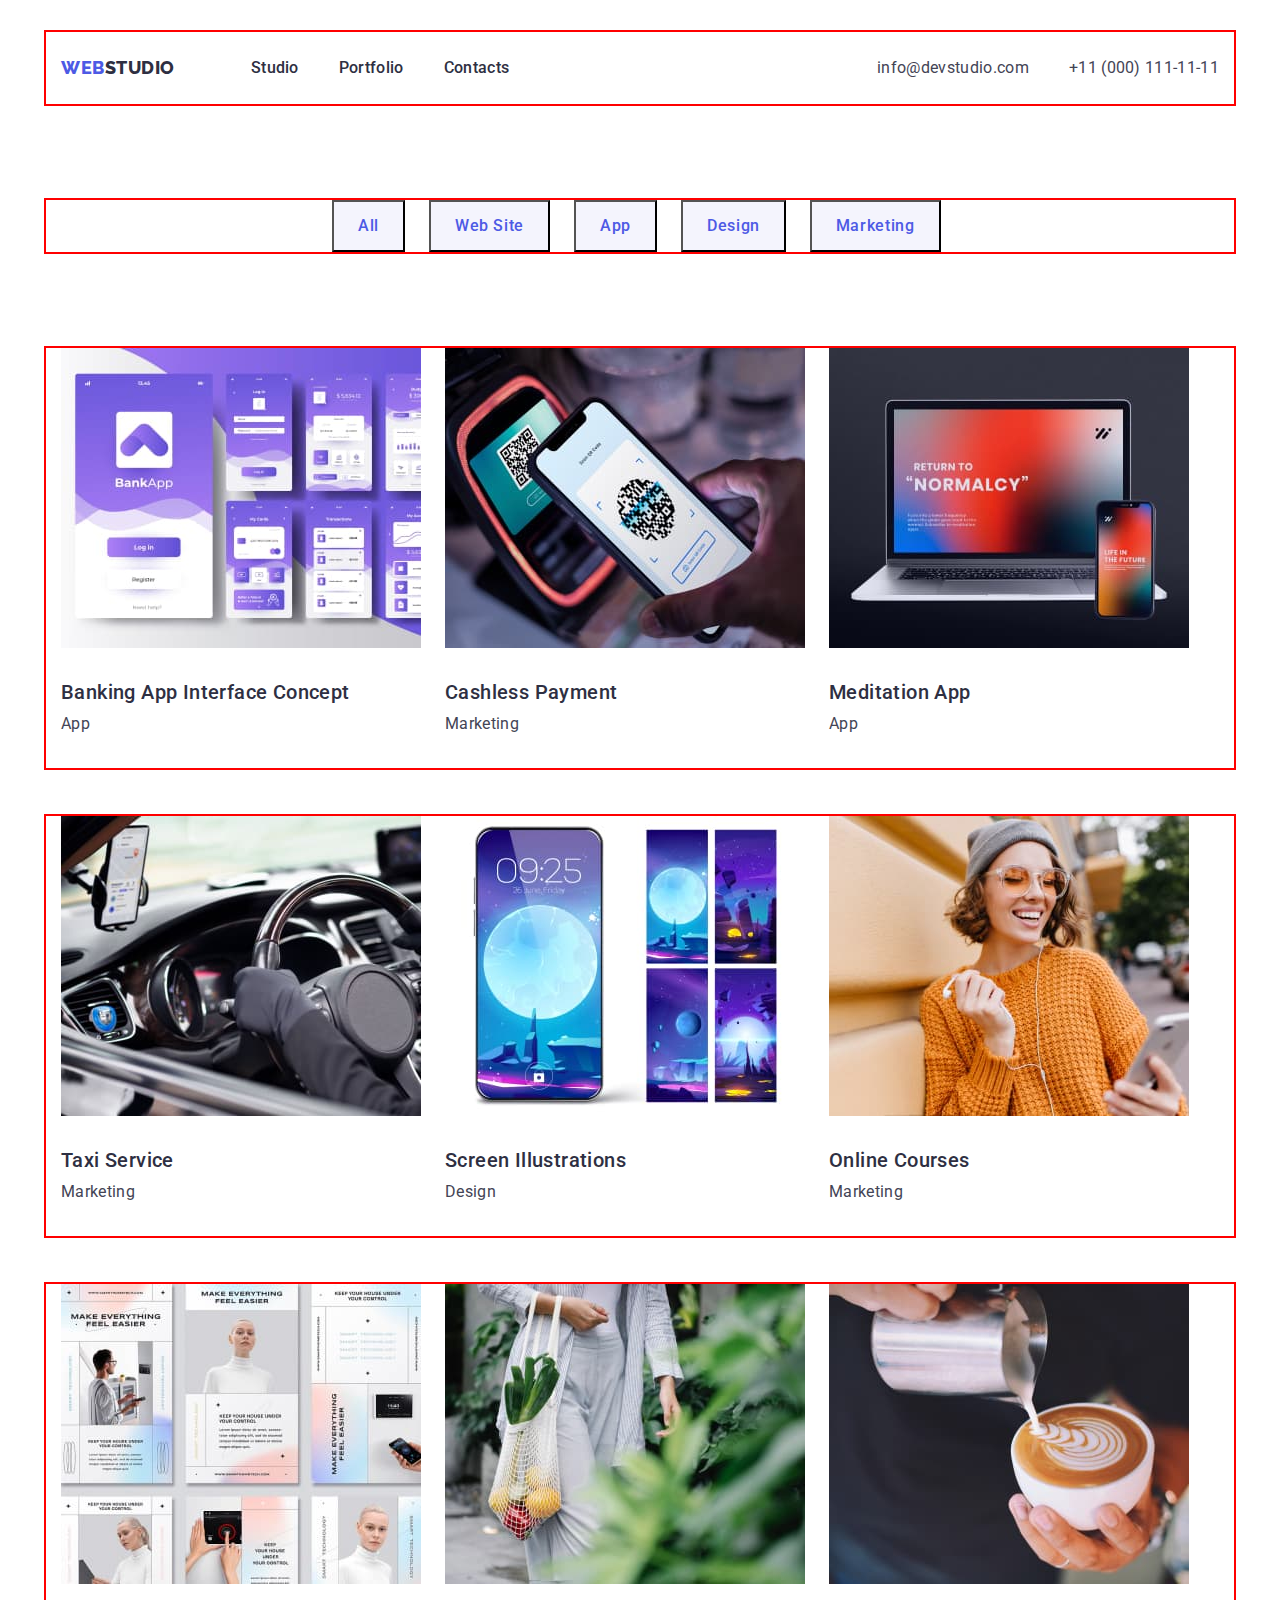
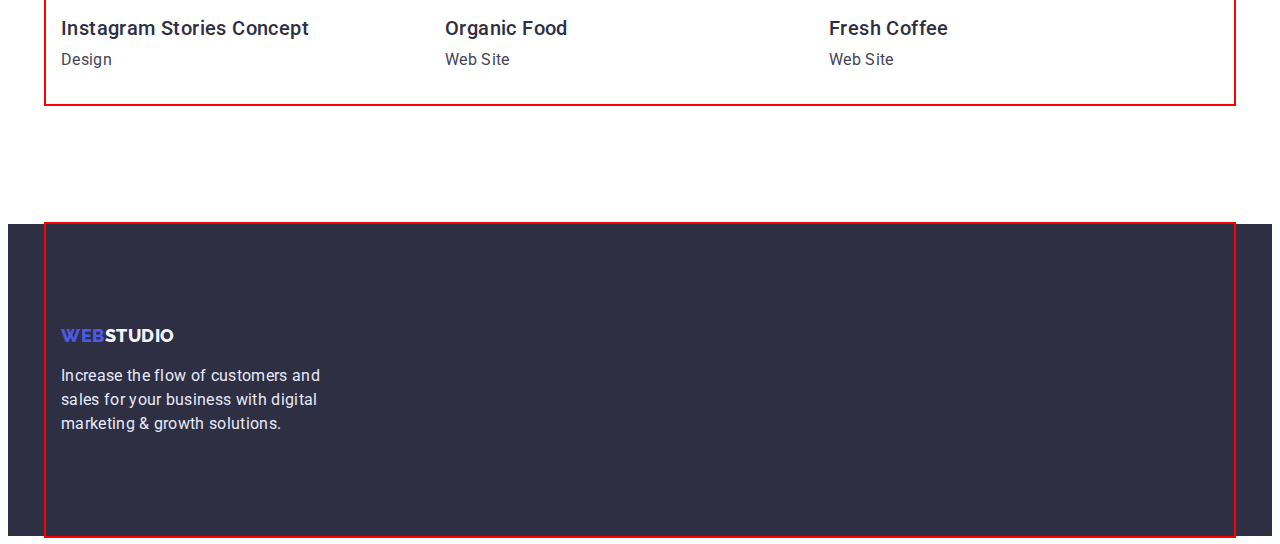
==== commit 534c058c: "1" ====
--- a/portfolio.html
+++ b/portfolio.html
@@ -83,134 +83,147 @@
         </div>
 
         <!-- 2 -->
-        <div class="container">
-          <ul class="about-list list">
-            <li>
-              <a class="link" href=""
-                ><img
-                  src="./images/img-19.jpg"
-                  alt="apps"
-                  width="360"
-                  height="300"
-                />
-                <h2 class="title-about">Banking App Interface Concept</h2>
-                <p class="title-text">App</p></a
-              >
-            </li>
-            <li>
-              <a class="link" href=""
-                ><img
-                  src="./images/img-11.jpg"
-                  alt="apps"
-                  width="360"
-                  height="300"
-                />
-                <h2 class="title-about">Cashless Payment</h2>
-                <p class="title-text">Marketing</p></a
-              >
-            </li>
-            <li>
-              <a class="link" href=""
-                ><img
-                  src="./images/img-12.jpg"
-                  alt="apps"
-                  width="360"
-                  height="300"
-                />
-                <h2 class="title-about">Meditation App</h2>
-                <p class="title-text">App</p></a
-              >
-            </li>
-          </ul>
+        <div class="container-app">
+          <div class="container">
+            <ul class="about-list list">
+              <li>
+                <a class="link" href=""
+                  ><img
+                    src="./images/img-19.jpg"
+                    alt="apps"
+                    width="360"
+                    height="300"
+                  />
+                  <h2 class="title-about about-portfolio">
+                    Banking App Interface Concept
+                  </h2>
+                  <p class="title-text text-portfolio">App</p></a
+                >
+              </li>
+              <li>
+                <a class="link" href=""
+                  ><img
+                    src="./images/img-11.jpg"
+                    alt="apps"
+                    width="360"
+                    height="300"
+                  />
+                  <h2 class="title-about about-portfolio">Cashless Payment</h2>
+                  <p class="title-text text-portfolio">Marketing</p></a
+                >
+              </li>
+              <li>
+                <a class="link" href=""
+                  ><img
+                    src="./images/img-12.jpg"
+                    alt="apps"
+                    width="360"
+                    height="300"
+                  />
+                  <h2 class="title-about about-portfolio">Meditation App</h2>
+                  <p class="title-text text-portfolio">App</p></a
+                >
+              </li>
+            </ul>
+          </div>
         </div>
 
         <!-- 3 -->
-        <div class="container">
-          <ul class="about-list list">
-            <li>
-              <a class="link" href="">
-                <img
-                  src="./images/img-13.jpg"
-                  alt="marketing"
-                  width="360"
-                  height="300"
-                />
-                <h2 class="title-about">Taxi Service</h2>
-                <p class="title-text">Marketing</p></a
-              >
-            </li>
-            <li>
-              <a class="link" href="">
-                <img
-                  src="./images/img-14.jpg"
-                  alt="marketing"
-                  width="360"
-                  height="300"
-                />
-                <h2 class="title-about">Screen Illustrations</h2>
-                <p class="title-text">Design</p></a
-              >
-            </li>
-            <li>
-              <a class="link" href=""
-                ><img
-                  src="./images/img-15.jpg"
-                  alt="marketing"
-                  width="360"
-                  height="300"
-                />
-                <h2 class="title-about">Online Courses</h2>
-                <p class="title-text">Marketing</p></a
-              >
-            </li>
-          </ul>
-        </div>
+        <div class="container-marketing">
+          <div class="container">
+            <ul class="about-list list">
+              <li>
+                <a class="link" href="">
+                  <img
+                    src="./images/img-13.jpg"
+                    alt="marketing"
+                    width="360"
+                    height="300"
+                  />
+                  <h2 class="title-about about-portfolio">Taxi Service</h2>
+                  <p class="title-text text-portfolio">Marketing</p></a
+                >
+              </li>
+              <li>
+                <a class="link" href="">
+                  <img
+                    src="./images/img-14.jpg"
+                    alt="marketing"
+                    width="360"
+                    height="300"
+                  />
+                  <h2 class="title-about about-portfolio">
+                    Screen Illustrations
+                  </h2>
+                  <p class="title-text text-portfolio">Design</p></a
+                >
+              </li>
+              <li>
+                <a class="link" href=""
+                  ><img
+                    src="./images/img-15.jpg"
+                    alt="marketing"
+                    width="360"
+                    height="300"
+                  />
+                  <h2 class="title-about about-portfolio">Online Courses</h2>
+                  <p class="title-text text-portfolio">Marketing</p></a
+                >
+              </li>
+            </ul>
+          </div>
+        </div>
+
         <!-- 4 -->
-        <div class="container">
-          <ul class="about-list list">
-            <li>
-              <a class="link" href=""
-                ><img
-                  src="./images/img-16.jpg"
-                  alt="sites"
-                  width="360"
-                  height="300"
-                />
-                <h2 class="title-about">Instagram Stories Concept</h2>
-                <p class="title-text">Design</p></a
-              >
-            </li>
-            <li>
-              <a class="link" href=""
-                ><img
-                  src="./images/img-17.jpg"
-                  alt="sites"
-                  width="360"
-                  height="300"
-                />
-                <h2 class="title-about">Organic Food</h2>
-                <p class="title-text">Web Site</p></a
-              >
-            </li>
-            <li>
-              <a class="link" href=""
-                ><img
-                  src="./images/img-18.jpg"
-                  alt="sites"
-                  width="360"
-                  height="300"
-                />
-                <h2 class="title-about">Fresh Coffee</h2>
-                <p class="title-text">Web Site</p></a
-              >
-            </li>
-          </ul>
+        <div class="container-taxi">
+          <div class="container">
+            <ul class="about-list list">
+              <li>
+                <a class="link" href=""
+                  ><img
+                    src="./images/img-16.jpg"
+                    alt="sites"
+                    width="360"
+                    height="300"
+                  />
+                  <h2 class="title-about about-portfolio">
+                    Instagram Stories Concept
+                  </h2>
+                  <p class="title-text text-portfolio">Design</p></a
+                >
+              </li>
+              <li>
+                <a class="link" href=""
+                  ><img
+                    src="./images/img-17.jpg"
+                    alt="sites"
+                    width="360"
+                    height="300"
+                  />
+                  <h2 class="title-about about-portfolio">Organic Food</h2>
+                  <p class="title-text text-portfolio">Web Site</p></a
+                >
+              </li>
+              <li>
+                <a class="link" href=""
+                  ><img
+                    src="./images/img-18.jpg"
+                    alt="sites"
+                    width="360"
+                    height="300"
+                  />
+                  <h2 class="title-about about-portfolio">Fresh Coffee</h2>
+                  <p class="title-text text-portfolio">Web Site</p></a
+                >
+              </li>
+            </ul>
+          </div>
         </div>
       </section>
     </main>
     <!-- footer -->
     <footer class="footer">
-      <div class="container">
+      <div class="container footer-container">
         <a class="logo link" href="./index.html"
           >Web<span class="footer-logo">Studio</span></a
         >
--- a/css/styles.css
+++ b/css/styles.css
@@ -61,13 +61,15 @@
 }
 .header {
         padding-top: 24px;
-        padding-bottom: 24px;
+        
         
 }
 
 .header-nav {
        display: flex;
        align-items: center;
+       padding-top: 24px;
+       padding-bottom: 24px;
 }
 
 
@@ -157,26 +159,25 @@
         width: 496px;
         font-size: 56px;
         line-height: 1.07;
-        text-align: center;
+        
         letter-spacing: 0.02em;
         color: #FFFFFF;
-
+        margin: 0 auto;
+        
+        
+        
+}
+
+.hero-title {
         padding-top: 188px;
-        
-        margin: 0 auto;
-        
-}
-
-.hero {
-       
+        padding-bottom: 188px;
+        text-align: center;
         
 }
 
 /* кнопки ---------------------------------------------*/
 
-.hero-title {
-text-align: center;
-}
+
 .hero-button{
         font-family: var(--paragraph-title-font-family);
         font-size: 16px;
@@ -187,12 +188,14 @@
         box-shadow: 0px 4px 4px rgba(0, 0, 0, 0.15);
         border-radius: 4px;
         
-        text-align: center;
+        margin: 0 auto;
         padding: 16px 32px;
         margin-top: 48px;
-        padding-bottom: 188px;
-
-        
+
+        
+}
+.button {
+
 }
 
 
@@ -245,6 +248,10 @@
         color: #FFFFFF;
 }
 
+.hero-none {
+        margin-top: 96px;
+}
+
 
 
 /* hero -------------------------------------------*/
@@ -253,20 +260,38 @@
 .hero {
 background: var(--second-title-color);
 
+
 }
 
 
 
 /* секція  2 ----------------------------------------------------*/
 
+
+.about-portfolio {
+        margin-top: 32px;
+}
+.text-portfolio {
+        margin-top: 8px;
+        padding-bottom: 32px;
+}
+
+
+
+.container-app {
+        padding-top: 96px;
+}
+
 .about-list {
         display: flex;
+        gap: 24px;
 }
 
 .about {
         padding-top: 120px;
-        padding-bottom: 120px;
-}
+        
+}
+
 .title-about {
         font-style: normal;
         font-weight: 500;
@@ -274,6 +299,8 @@
         line-height: 1.2;
         letter-spacing: 0.02em;
         color: var(--second-title-color);
+
+        
 }
 
 .title-text {
@@ -298,14 +325,31 @@
         letter-spacing: 0.02em;
         text-transform: capitalize;
         color: #2E2F42;
+        margin-bottom: 72px;
+        
 }
 
 .programs {
-        padding-bottom: 116px;
+        padding-top: 120px;
+        
+}
+
+.programs-item {
+        display: flex;
+        gap: 24px;
+}
+
+.container-marketing {
+        padding-top: 48px;
 }
 /* секція  4 ----------------------------------------------------*/
 .team {
+        padding-top: 120px;
         background: #F4F4FD;
+        
+        
+        
+        
 }
 .team-list {
         background: #FFFFFF;
@@ -321,6 +365,16 @@
         letter-spacing: 0.02em;
         text-transform: capitalize;
         color: #2E2F42;
+        padding-top: 120px;
+        margin-bottom: 72px;
+        
+}
+
+.team-item {
+        display: flex;
+        gap: 24px;
+        padding-bottom: 120px;
+        
 }
 
 
@@ -333,6 +387,7 @@
         text-align: center;
         letter-spacing: 0.02em;
         color: #2E2F42;
+        margin-top: 32px;
 }
 
 .team-text {
@@ -342,6 +397,14 @@
         text-align: center;
         letter-spacing: 0.02em;
         color: var(--adres-title-color);
+        margin-top: 8px;
+        padding-bottom: 32px;
+}
+
+.container-taxi {
+        padding-top: 48px;
+        padding-bottom: 120px;
+        
 }
 
 
@@ -358,6 +421,7 @@
         letter-spacing: 0.03em;
         text-transform: uppercase;
         color: #4D5AE5;
+        
 }
 
 
@@ -372,6 +436,7 @@
         letter-spacing: 0.03em;
         text-transform: uppercase;
         color: #f4f4fd;
+        
 }
 
 .footer-text {
@@ -380,10 +445,22 @@
         line-height: 1.5;
         letter-spacing: 0.02em;
         color: #E7E9FC;
+
+        width: 264px;
+        height: 72px;
+        left: 156px;
+        top: 2418px;
+        margin-top: 16px;
         
 }
 .footer {
 background: var(--second-title-color);
+
+}
+
+.footer-container {
+padding-top: 100px;
+padding-bottom: 100px;
 }
 
  
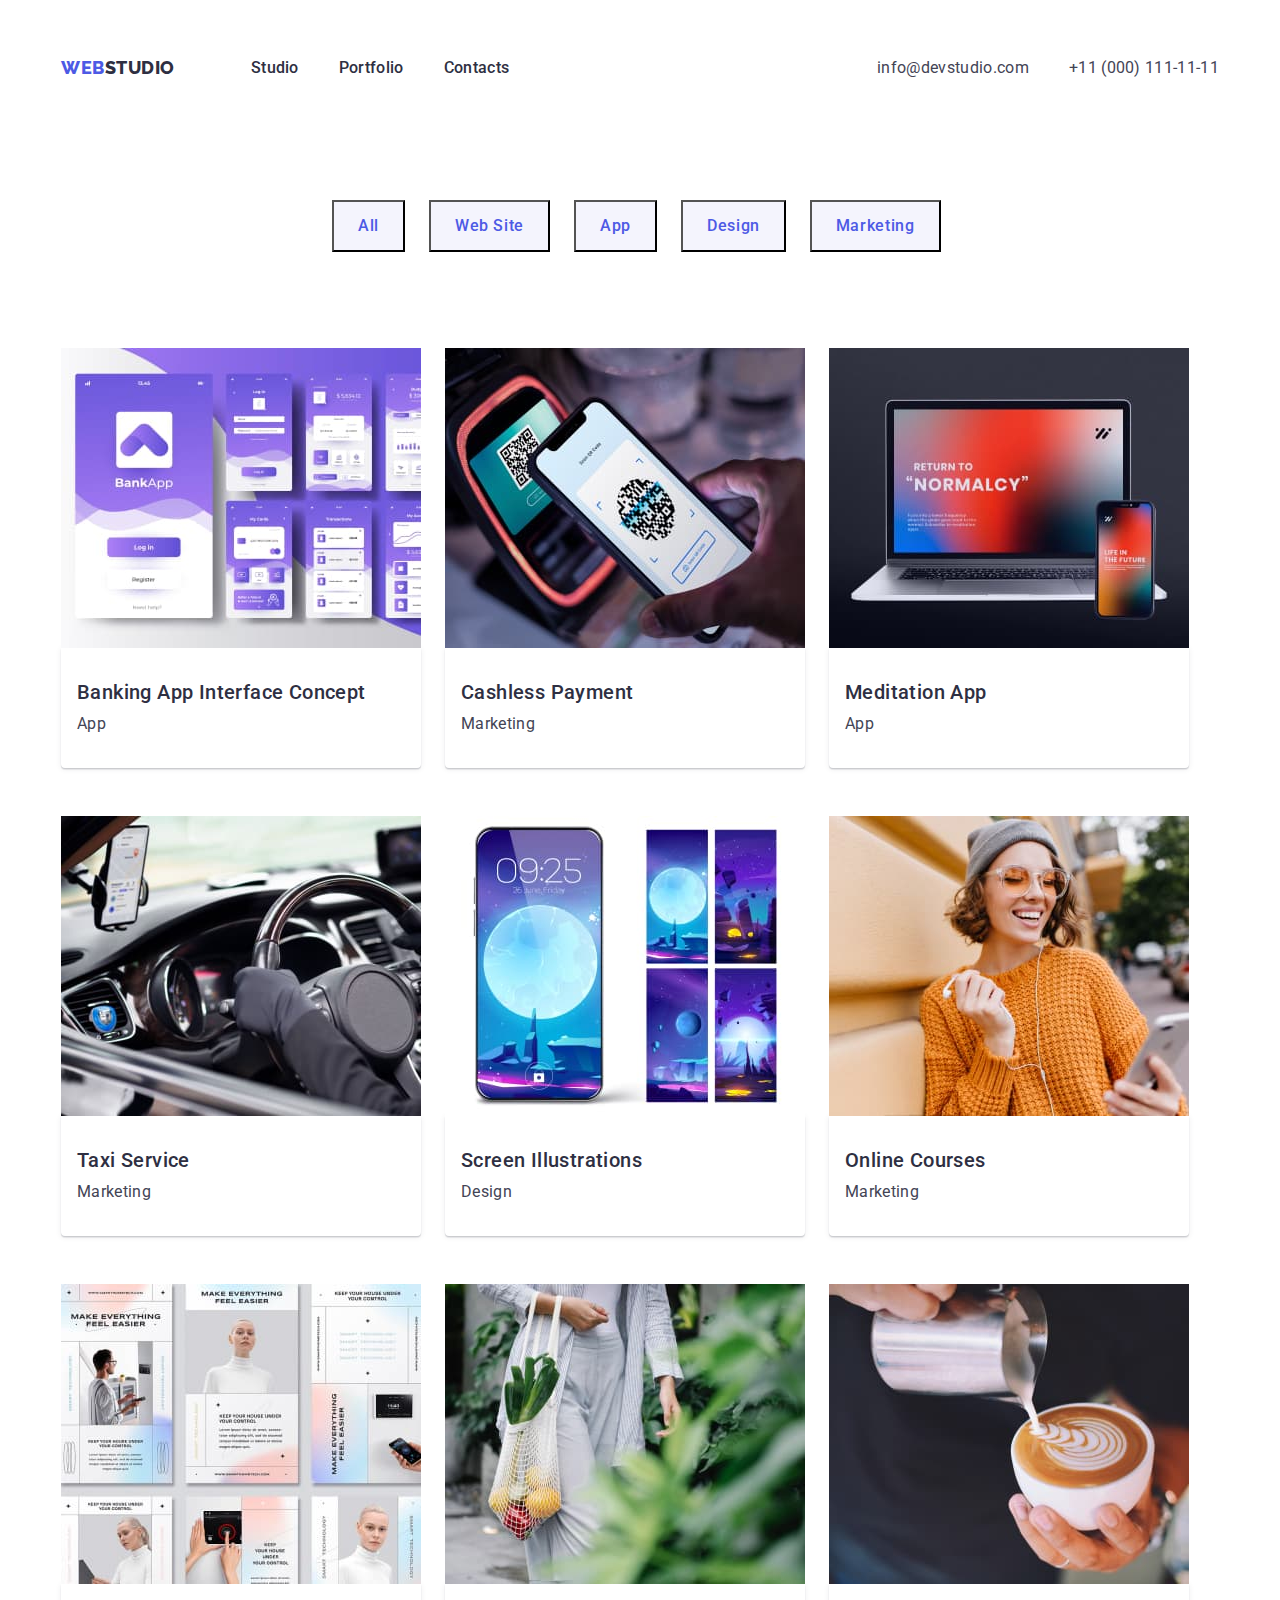
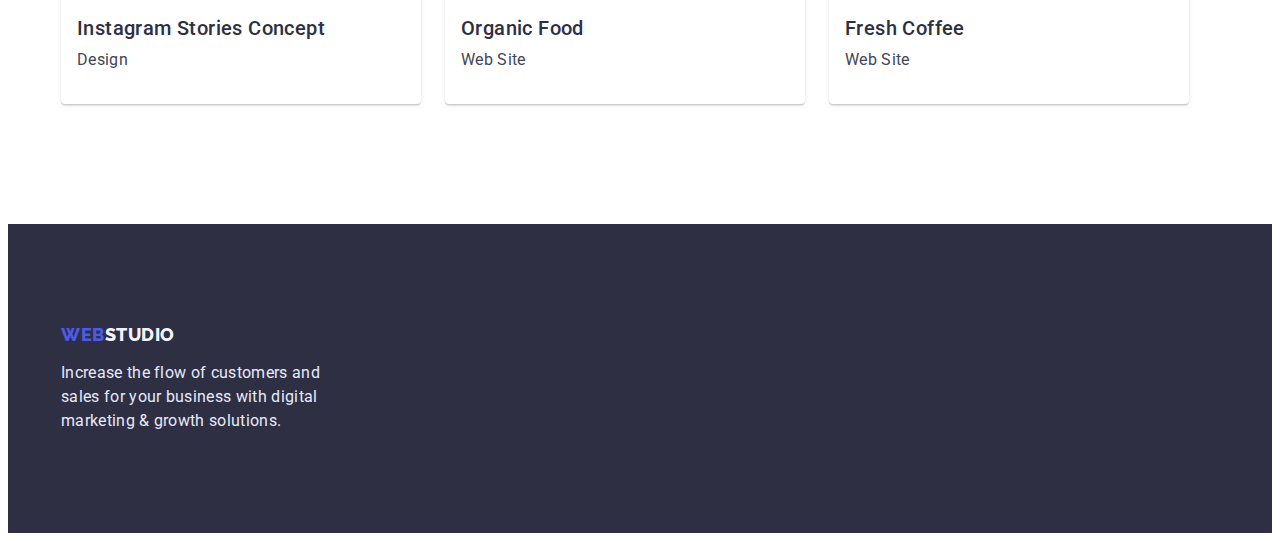
==== commit 99a33914: "correct" ====
--- a/portfolio.html
+++ b/portfolio.html
@@ -94,11 +94,13 @@
                     width="360"
                     height="300"
                   />
-                  <h2 class="title-about about-portfolio">
-                    Banking App Interface Concept
-                  </h2>
-                  <p class="title-text text-portfolio">App</p></a
-                >
+                  <div class="border">
+                    <h2 class="title-about about-portfolio">
+                      Banking App Interface Concept
+                    </h2>
+                    <p class="title-text text-portfolio">App</p>
+                  </div>
+                </a>
               </li>
               <li>
                 <a class="link" href=""
@@ -108,9 +110,13 @@
                     width="360"
                     height="300"
                   />
-                  <h2 class="title-about about-portfolio">Cashless Payment</h2>
-                  <p class="title-text text-portfolio">Marketing</p></a
-                >
+                  <div class="border">
+                    <h2 class="title-about about-portfolio">
+                      Cashless Payment
+                    </h2>
+                    <p class="title-text text-portfolio">Marketing</p>
+                  </div>
+                </a>
               </li>
               <li>
                 <a class="link" href=""
@@ -120,9 +126,11 @@
                     width="360"
                     height="300"
                   />
-                  <h2 class="title-about about-portfolio">Meditation App</h2>
-                  <p class="title-text text-portfolio">App</p></a
-                >
+                  <div class="border">
+                    <h2 class="title-about about-portfolio">Meditation App</h2>
+                    <p class="title-text text-portfolio">App</p>
+                  </div>
+                </a>
               </li>
             </ul>
           </div>
@@ -140,9 +148,11 @@
                     width="360"
                     height="300"
                   />
-                  <h2 class="title-about about-portfolio">Taxi Service</h2>
-                  <p class="title-text text-portfolio">Marketing</p></a
-                >
+                  <div class="border">
+                    <h2 class="title-about about-portfolio">Taxi Service</h2>
+                    <p class="title-text text-portfolio">Marketing</p>
+                  </div>
+                </a>
               </li>
               <li>
                 <a class="link" href="">
@@ -152,11 +162,13 @@
                     width="360"
                     height="300"
                   />
-                  <h2 class="title-about about-portfolio">
-                    Screen Illustrations
-                  </h2>
-                  <p class="title-text text-portfolio">Design</p></a
-                >
+                  <div class="border">
+                    <h2 class="title-about about-portfolio">
+                      Screen Illustrations
+                    </h2>
+                    <p class="title-text text-portfolio">Design</p>
+                  </div>
+                </a>
               </li>
               <li>
                 <a class="link" href=""
@@ -166,9 +178,11 @@
                     width="360"
                     height="300"
                   />
-                  <h2 class="title-about about-portfolio">Online Courses</h2>
-                  <p class="title-text text-portfolio">Marketing</p></a
-                >
+                  <div class="border">
+                    <h2 class="title-about about-portfolio">Online Courses</h2>
+                    <p class="title-text text-portfolio">Marketing</p>
+                  </div>
+                </a>
               </li>
             </ul>
           </div>
@@ -186,11 +200,13 @@
                     width="360"
                     height="300"
                   />
-                  <h2 class="title-about about-portfolio">
-                    Instagram Stories Concept
-                  </h2>
-                  <p class="title-text text-portfolio">Design</p></a
-                >
+                  <div class="border">
+                    <h2 class="title-about about-portfolio">
+                      Instagram Stories Concept
+                    </h2>
+                    <p class="title-text text-portfolio">Design</p>
+                  </div>
+                </a>
               </li>
               <li>
                 <a class="link" href=""
@@ -200,9 +216,11 @@
                     width="360"
                     height="300"
                   />
-                  <h2 class="title-about about-portfolio">Organic Food</h2>
-                  <p class="title-text text-portfolio">Web Site</p></a
-                >
+                  <div class="border">
+                    <h2 class="title-about about-portfolio">Organic Food</h2>
+                    <p class="title-text text-portfolio">Web Site</p>
+                  </div>
+                </a>
               </li>
               <li>
                 <a class="link" href=""
@@ -212,9 +230,11 @@
                     width="360"
                     height="300"
                   />
-                  <h2 class="title-about about-portfolio">Fresh Coffee</h2>
-                  <p class="title-text text-portfolio">Web Site</p></a
-                >
+                  <div class="border">
+                    <h2 class="title-about about-portfolio">Fresh Coffee</h2>
+                    <p class="title-text text-portfolio">Web Site</p>
+                  </div>
+                </a>
               </li>
             </ul>
           </div>
--- a/css/styles.css
+++ b/css/styles.css
@@ -1,6 +1,7 @@
 body {
     font-family: 'Roboto', sans-serif;
     color: #434455
+       
 }
 :root {
         --main-title-color: #ffffff ;
@@ -35,7 +36,7 @@
         padding-left: 15px;
         padding-right: 15px;
         margin: 0 auto;
-        outline: 2px solid red;
+        /* outline: 2px solid red; */
 
        
 }
@@ -78,7 +79,7 @@
         font-weight: 800;
         font-family: 'Raleway', sans-serif;
         font-size: 18px;
-        line-height: 1.33;
+        line-height: 1.17;
         display: flex;
         align-items: center;
         letter-spacing: 0.03em;
@@ -93,7 +94,7 @@
         font-weight: 800;
         font-family: 'Raleway', sans-serif;
         font-size: 18px;
-        line-height: 1.33;
+        line-height: 1.17;
         display: flex;
         align-items: center;
         letter-spacing: 0.03em;
@@ -225,7 +226,7 @@
         letter-spacing: 0.04em;
         color: #4D5AE5;
         background: #F4F4FD;
-        cursor: pointer
+        cursor: pointer;
         display: flex;
         flex-direction: row;
         justify-content: center;
@@ -249,7 +250,7 @@
 }
 
 .hero-none {
-        margin-top: 96px;
+        padding-top: 96px;
 }
 
 
@@ -266,25 +267,38 @@
 
 
 /* секція  2 ----------------------------------------------------*/
-
+.border {
+        background: #FFFFFF;
+        box-shadow: 0px 1px 6px rgba(46, 47, 66, 0.08), 0px 1px 1px rgba(46, 47, 66, 0.16), 0px 2px 1px rgba(46, 47, 66, 0.08);
+        border-radius: 0px 0px 4px 4px;
+}
 
 .about-portfolio {
-        margin-top: 32px;
+        padding-top: 32px;
+        padding-left: 16px;
 }
 .text-portfolio {
-        margin-top: 8px;
+        padding-left: 16px;
+        padding-top: 8px;
         padding-bottom: 32px;
+        
 }
 
 
 
 .container-app {
         padding-top: 96px;
+        
 }
 
 .about-list {
         display: flex;
         gap: 24px;
+        
+       
+                
+        
+                
 }
 
 .about {
@@ -331,6 +345,7 @@
 
 .programs {
         padding-top: 120px;
+        padding-bottom: 120px;
         
 }
 
@@ -344,7 +359,7 @@
 }
 /* секція  4 ----------------------------------------------------*/
 .team {
-        padding-top: 120px;
+       
         background: #F4F4FD;
         
         
@@ -374,6 +389,8 @@
         display: flex;
         gap: 24px;
         padding-bottom: 120px;
+        box-shadow: 0px 1px 6px rgba(46, 47, 66, 0.08), 0px 1px 1px rgba(46, 47, 66, 0.16), 0px 2px 1px rgba(46, 47, 66, 0.08);
+        border-radius: 0px 0px 4px 4px;
         
 }
 
@@ -430,7 +447,7 @@
         font-weight: 800;
         font-family: 'Raleway', sans-serif;
         font-size: 18px;
-        line-height: 1.33;
+        line-height: 1.17;
         display: flex;
         align-items: center;
         letter-spacing: 0.03em;
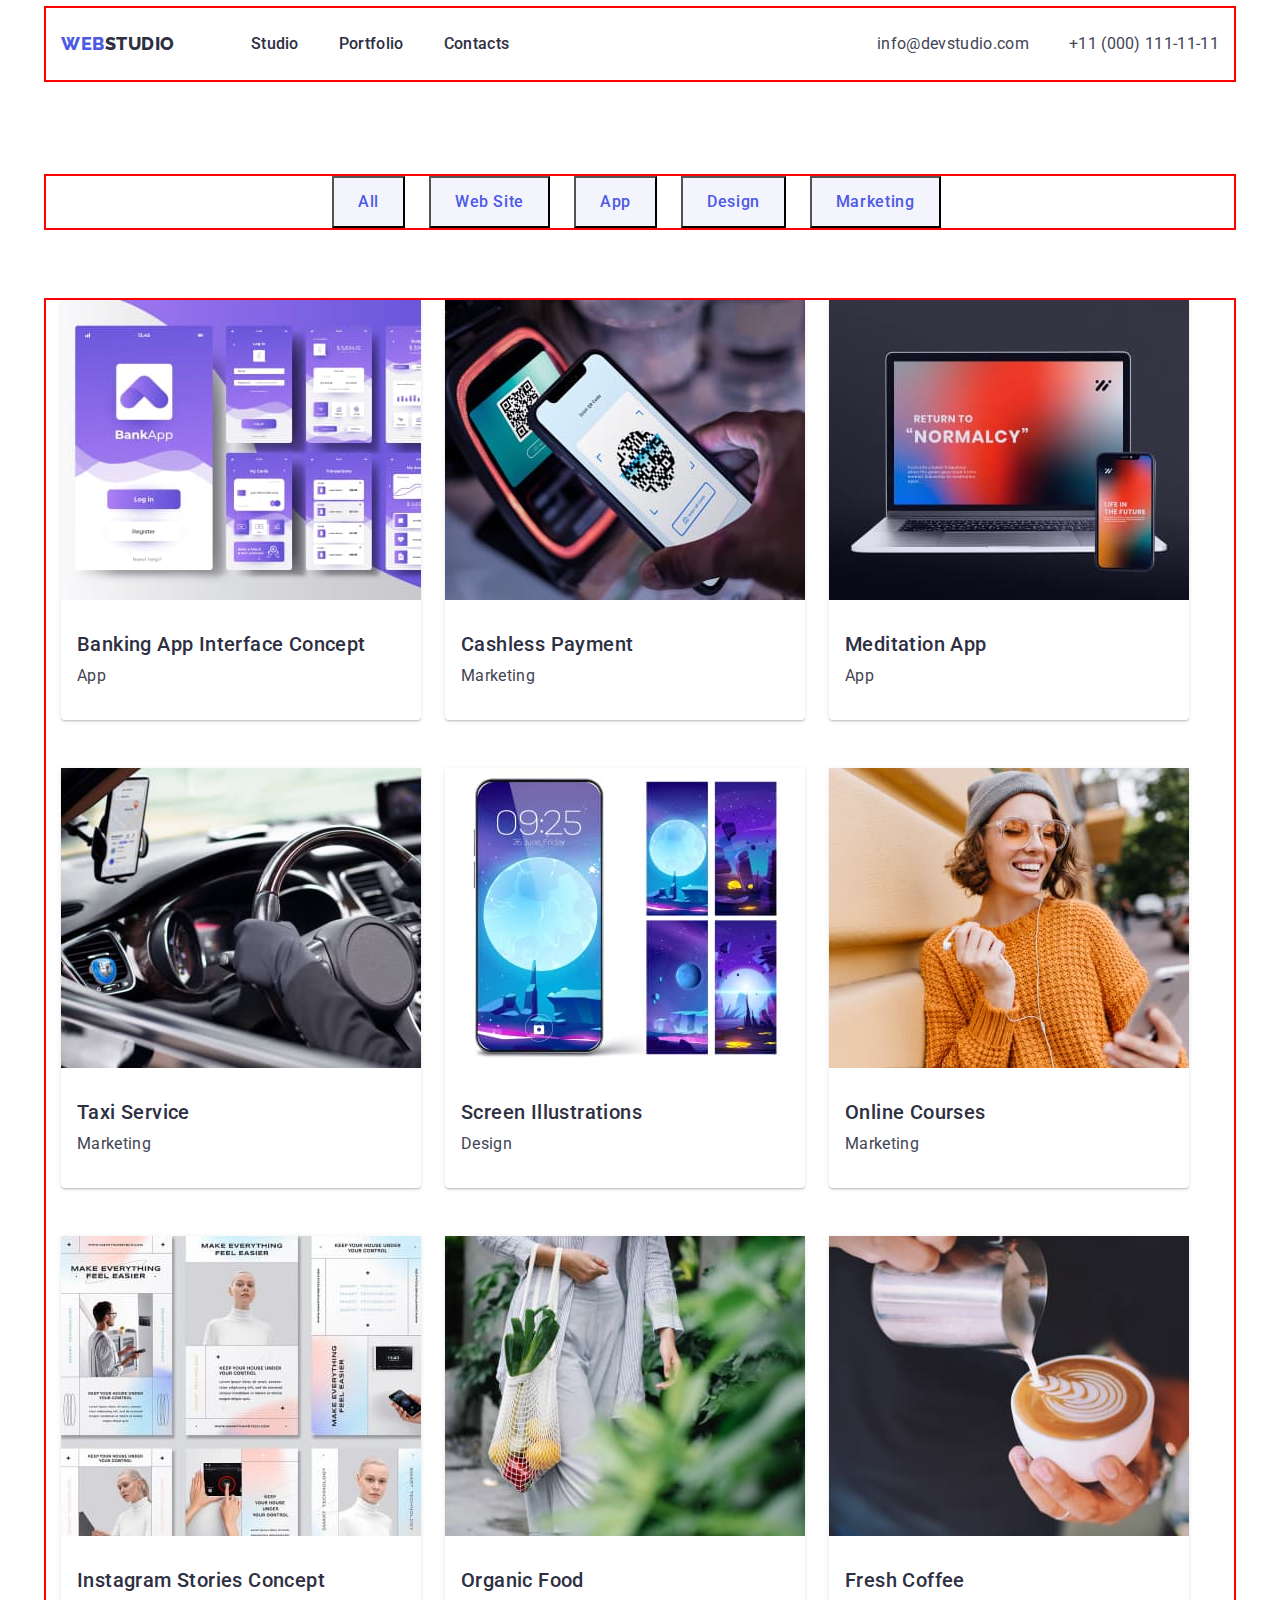
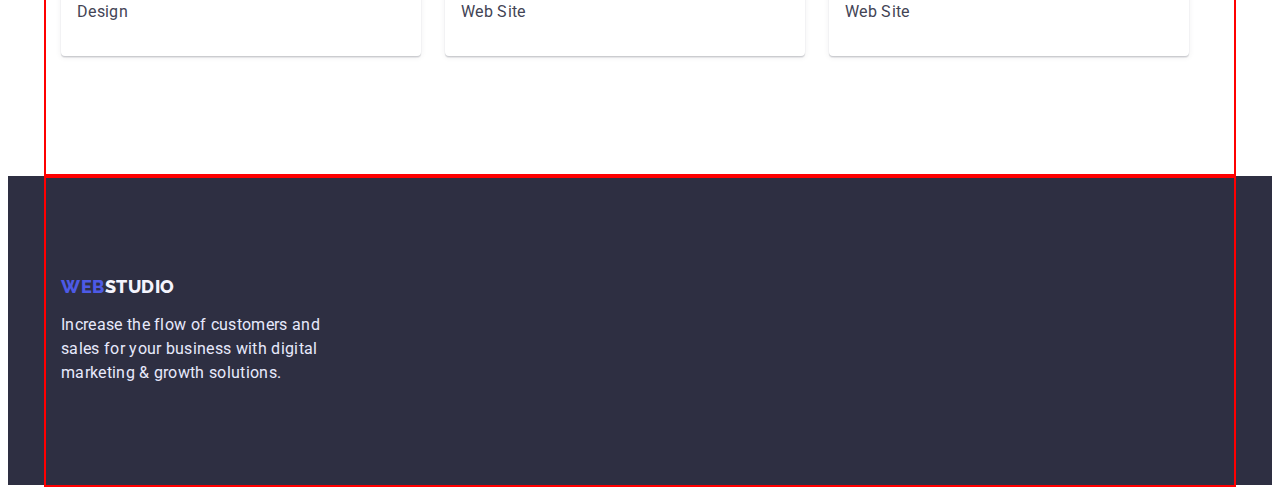
==== commit ca329538: "correct" ====
--- a/portfolio.html
+++ b/portfolio.html
@@ -83,161 +83,133 @@
         </div>
 
         <!-- 2 -->
-        <div class="container-app">
-          <div class="container">
-            <ul class="about-list list">
-              <li>
-                <a class="link" href=""
-                  ><img
-                    src="./images/img-19.jpg"
-                    alt="apps"
-                    width="360"
-                    height="300"
-                  />
-                  <div class="border">
-                    <h2 class="title-about about-portfolio">
-                      Banking App Interface Concept
-                    </h2>
-                    <p class="title-text text-portfolio">App</p>
-                  </div>
-                </a>
-              </li>
-              <li>
-                <a class="link" href=""
-                  ><img
-                    src="./images/img-11.jpg"
-                    alt="apps"
-                    width="360"
-                    height="300"
-                  />
-                  <div class="border">
-                    <h2 class="title-about about-portfolio">
-                      Cashless Payment
-                    </h2>
-                    <p class="title-text text-portfolio">Marketing</p>
-                  </div>
-                </a>
-              </li>
-              <li>
-                <a class="link" href=""
-                  ><img
-                    src="./images/img-12.jpg"
-                    alt="apps"
-                    width="360"
-                    height="300"
-                  />
-                  <div class="border">
-                    <h2 class="title-about about-portfolio">Meditation App</h2>
-                    <p class="title-text text-portfolio">App</p>
-                  </div>
-                </a>
-              </li>
-            </ul>
-          </div>
-        </div>
-
-        <!-- 3 -->
-        <div class="container-marketing">
-          <div class="container">
-            <ul class="about-list list">
-              <li>
-                <a class="link" href="">
-                  <img
-                    src="./images/img-13.jpg"
-                    alt="marketing"
-                    width="360"
-                    height="300"
-                  />
-                  <div class="border">
-                    <h2 class="title-about about-portfolio">Taxi Service</h2>
-                    <p class="title-text text-portfolio">Marketing</p>
-                  </div>
-                </a>
-              </li>
-              <li>
-                <a class="link" href="">
-                  <img
-                    src="./images/img-14.jpg"
-                    alt="marketing"
-                    width="360"
-                    height="300"
-                  />
-                  <div class="border">
-                    <h2 class="title-about about-portfolio">
-                      Screen Illustrations
-                    </h2>
-                    <p class="title-text text-portfolio">Design</p>
-                  </div>
-                </a>
-              </li>
-              <li>
-                <a class="link" href=""
-                  ><img
-                    src="./images/img-15.jpg"
-                    alt="marketing"
-                    width="360"
-                    height="300"
-                  />
-                  <div class="border">
-                    <h2 class="title-about about-portfolio">Online Courses</h2>
-                    <p class="title-text text-portfolio">Marketing</p>
-                  </div>
-                </a>
-              </li>
-            </ul>
-          </div>
-        </div>
-
-        <!-- 4 -->
-        <div class="container-taxi">
-          <div class="container">
-            <ul class="about-list list">
-              <li>
-                <a class="link" href=""
-                  ><img
-                    src="./images/img-16.jpg"
-                    alt="sites"
-                    width="360"
-                    height="300"
-                  />
-                  <div class="border">
-                    <h2 class="title-about about-portfolio">
-                      Instagram Stories Concept
-                    </h2>
-                    <p class="title-text text-portfolio">Design</p>
-                  </div>
-                </a>
-              </li>
-              <li>
-                <a class="link" href=""
-                  ><img
-                    src="./images/img-17.jpg"
-                    alt="sites"
-                    width="360"
-                    height="300"
-                  />
-                  <div class="border">
-                    <h2 class="title-about about-portfolio">Organic Food</h2>
-                    <p class="title-text text-portfolio">Web Site</p>
-                  </div>
-                </a>
-              </li>
-              <li>
-                <a class="link" href=""
-                  ><img
-                    src="./images/img-18.jpg"
-                    alt="sites"
-                    width="360"
-                    height="300"
-                  />
-                  <div class="border">
-                    <h2 class="title-about about-portfolio">Fresh Coffee</h2>
-                    <p class="title-text text-portfolio">Web Site</p>
-                  </div>
-                </a>
-              </li>
-            </ul>
-          </div>
+
+        <div class="container">
+          <ul class="about-service list">
+            <li class="servise-item border">
+              <a class="link" href=""
+                ><img
+                  src="./images/img-19.jpg"
+                  alt="apps"
+                  width="360"
+                  height="300"
+                />
+
+                <h2 class="title-service">Banking App Interface Concept</h2>
+                <p class="service-text">App</p>
+              </a>
+            </li>
+            <li class="servise-item border">
+              <a class="link" href=""
+                ><img
+                  src="./images/img-11.jpg"
+                  alt="apps"
+                  width="360"
+                  height="300"
+                />
+
+                <h2 class="title-service">Cashless Payment</h2>
+                <p class="service-text">Marketing</p>
+              </a>
+            </li>
+            <li class="servise-item border">
+              <a class="link" href=""
+                ><img
+                  src="./images/img-12.jpg"
+                  alt="apps"
+                  width="360"
+                  height="300"
+                />
+
+                <h2 class="title-service">Meditation App</h2>
+                <p class="service-text">App</p>
+              </a>
+            </li>
+
+            <!-- 3 -->
+
+            <li class="servise-item border">
+              <a class="link" href="">
+                <img
+                  src="./images/img-13.jpg"
+                  alt="marketing"
+                  width="360"
+                  height="300"
+                />
+
+                <h2 class="title-service">Taxi Service</h2>
+                <p class="service-text">Marketing</p>
+              </a>
+            </li>
+            <li class="servise-item border">
+              <a class="link" href="">
+                <img
+                  src="./images/img-14.jpg"
+                  alt="marketing"
+                  width="360"
+                  height="300"
+                />
+
+                <h2 class="title-service">Screen Illustrations</h2>
+                <p class="service-text">Design</p>
+              </a>
+            </li>
+            <li class="servise-item border">
+              <a class="link" href=""
+                ><img
+                  src="./images/img-15.jpg"
+                  alt="marketing"
+                  width="360"
+                  height="300"
+                />
+
+                <h2 class="title-service">Online Courses</h2>
+                <p class="service-text">Marketing</p>
+              </a>
+            </li>
+
+            <!-- 4 -->
+
+            <li class="servise-item border">
+              <a class="link" href=""
+                ><img
+                  src="./images/img-16.jpg"
+                  alt="sites"
+                  width="360"
+                  height="300"
+                />
+
+                <h2 class="title-service">Instagram Stories Concept</h2>
+                <p class="service-text">Design</p>
+              </a>
+            </li>
+            <li class="servise-item border">
+              <a class="link" href=""
+                ><img
+                  src="./images/img-17.jpg"
+                  alt="sites"
+                  width="360"
+                  height="300"
+                />
+
+                <h2 class="title-service">Organic Food</h2>
+                <p class="service-text">Web Site</p>
+              </a>
+            </li>
+            <li class="servise-item border">
+              <a class="link" href=""
+                ><img
+                  src="./images/img-18.jpg"
+                  alt="sites"
+                  width="360"
+                  height="300"
+                />
+
+                <h2 class="title-service">Fresh Coffee</h2>
+                <p class="service-text">Web Site</p>
+              </a>
+            </li>
+          </ul>
         </div>
       </section>
     </main>
--- a/css/styles.css
+++ b/css/styles.css
@@ -28,23 +28,23 @@
         cursor: pointer;
 }
 
-
-
-/* логотип ----------------------------------------------------------*/
 .container {
         width: 1158px;
         padding-left: 15px;
         padding-right: 15px;
         margin: 0 auto;
-        /* outline: 2px solid red; */
-
-       
-}
+        outline: 2px solid red;
+
+
+}
+
+/* логотип ----------------------------------------------------------*/
+
 
 .web-container {
-       display: flex;
-       align-items: center; 
-justify-content: space-between;
+        display: flex;
+        align-items: center; 
+        justify-content: space-between;
 }
 
 .header-list {
@@ -61,7 +61,7 @@
         text-decoration: none;
 }
 .header {
-        padding-top: 24px;
+       
         
         
 }
@@ -155,7 +155,7 @@
 }
 
 
-/* секція 1 ---------------------------------------------------*/
+/* секція 1 --студія-----------------------------------------*/
 .title {
         width: 496px;
         font-size: 56px;
@@ -173,7 +173,9 @@
         padding-top: 188px;
         padding-bottom: 188px;
         text-align: center;
-        
+        margin-left: auto;
+        margin-right: auto;
+        max-width: 2560px;
 }
 
 /* кнопки ---------------------------------------------*/
@@ -189,6 +191,7 @@
         box-shadow: 0px 4px 4px rgba(0, 0, 0, 0.15);
         border-radius: 4px;
         
+        display: block;
         margin: 0 auto;
         padding: 16px 32px;
         margin-top: 48px;
@@ -209,8 +212,8 @@
 .hero-list {
        margin-left: 271px;
         display: flex;
-                flex-wrap: wrap;
-                column-gap: 24px;
+        flex-wrap: wrap;
+        gap: 24px;
                 
 }
 
@@ -255,7 +258,7 @@
 
 
 
-/* hero -------------------------------------------*/
+/* hero ----студія---------------------------------*/
 
 
 .hero {
@@ -266,69 +269,100 @@
 
 
 
-/* секція  2 ----------------------------------------------------*/
+/* секція  2 ----портфоліо---------------------------------------*/
 .border {
         background: #FFFFFF;
         box-shadow: 0px 1px 6px rgba(46, 47, 66, 0.08), 0px 1px 1px rgba(46, 47, 66, 0.16), 0px 2px 1px rgba(46, 47, 66, 0.08);
         border-radius: 0px 0px 4px 4px;
 }
 
-.about-portfolio {
-        padding-top: 32px;
-        padding-left: 16px;
-}
-.text-portfolio {
-        padding-left: 16px;
-        padding-top: 8px;
-        padding-bottom: 32px;
-        
-}
-
-
-
-.container-app {
-        padding-top: 96px;
-        
-}
-
-.about-list {
-        display: flex;
-        gap: 24px;
-        
-       
-                
-        
-                
-}
-
-.about {
-        padding-top: 120px;
-        
-}
-
-.title-about {
+
+
+.about-service {
+        
+        display: flex;
+        flex-wrap: wrap;
+        gap: 48px 24px;
+        margin-top: 72px;
+        padding-bottom: 120px;
+}
+
+.servise-item {
+        
+        flex-basis: auto;
+}
+.title-service {
         font-style: normal;
         font-weight: 500;
         font-size: 20px;
         line-height: 1.2;
         letter-spacing: 0.02em;
         color: var(--second-title-color);
+        margin: 32px 54px 8px 16px;
+}
+
+.service-text {
+        font-size: 16px;
+        line-height: 1.5;
+        letter-spacing: 0.02em;
+        color: var(--adres-title-color);
+        margin-left: 16px;
+        padding-bottom: 32px;
+
+}
+
+
+
+/* секція 2 --------студія----------------------------------- */
+
+.about {
+        padding-top: 120px;
+        
+}
+.about-text {
+        display: flex;
+        gap: 24px;
+        
+
+        
+        
+}
+.about-list {
+        
+}
+
+.title-about {
+        font-style: normal;
+        font-weight: 500;
+        font-size: 20px;
+        line-height: 1.2;
+        letter-spacing: 0.02em;
+        color: var(--second-title-color);
+        margin-bottom: 8px;
 
         
 }
 
 .title-text {
         
+        
         font-size: 16px;
         line-height: 1.5;
         letter-spacing: 0.02em;
         color: var(--adres-title-color);
-}
-
-
-/* секція  3 ----------------------------------------------------------*/
+        
+}
 .list {
         list-style: none;
+}
+
+/* секція  3 -----студія-------------------------------------------*/
+
+
+.programs {
+        padding-top: 120px;
+        padding-bottom: 120px;
+        
 }
 .programs-title {
         font-style: normal;
@@ -343,21 +377,15 @@
         
 }
 
-.programs {
-        padding-top: 120px;
-        padding-bottom: 120px;
-        
-}
+
 
 .programs-item {
         display: flex;
         gap: 24px;
 }
 
-.container-marketing {
-        padding-top: 48px;
-}
-/* секція  4 ----------------------------------------------------*/
+
+/* секція  4 -------студія-----------------------------------*/
 .team {
        
         background: #F4F4FD;
@@ -418,11 +446,7 @@
         padding-bottom: 32px;
 }
 
-.container-taxi {
-        padding-top: 48px;
-        padding-bottom: 120px;
-        
-}
+
 
 
 /* футер -----------------------------------------------------------*/
@@ -463,7 +487,7 @@
         letter-spacing: 0.02em;
         color: #E7E9FC;
 
-        width: 264px;
+        max-width: 264px;
         height: 72px;
         left: 156px;
         top: 2418px;
@@ -480,4 +504,3 @@
 padding-bottom: 100px;
 }
 
- 
